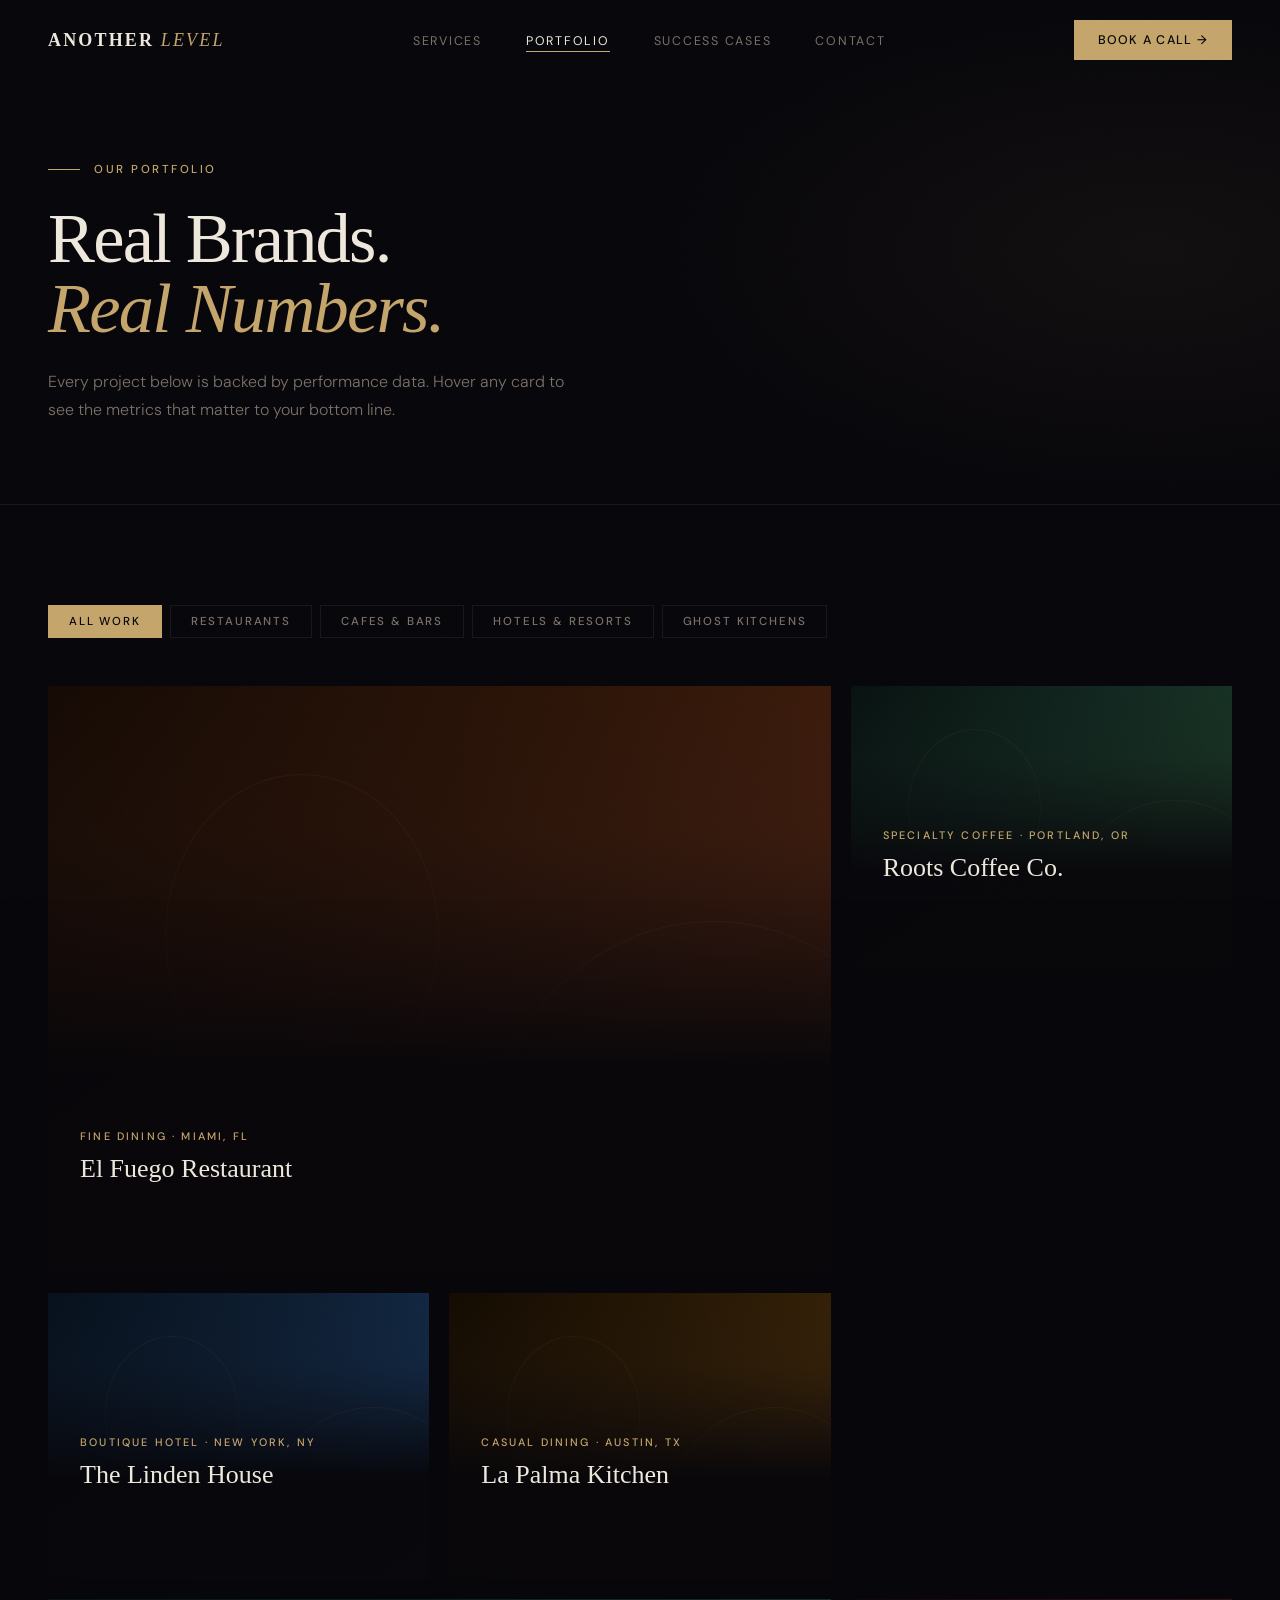
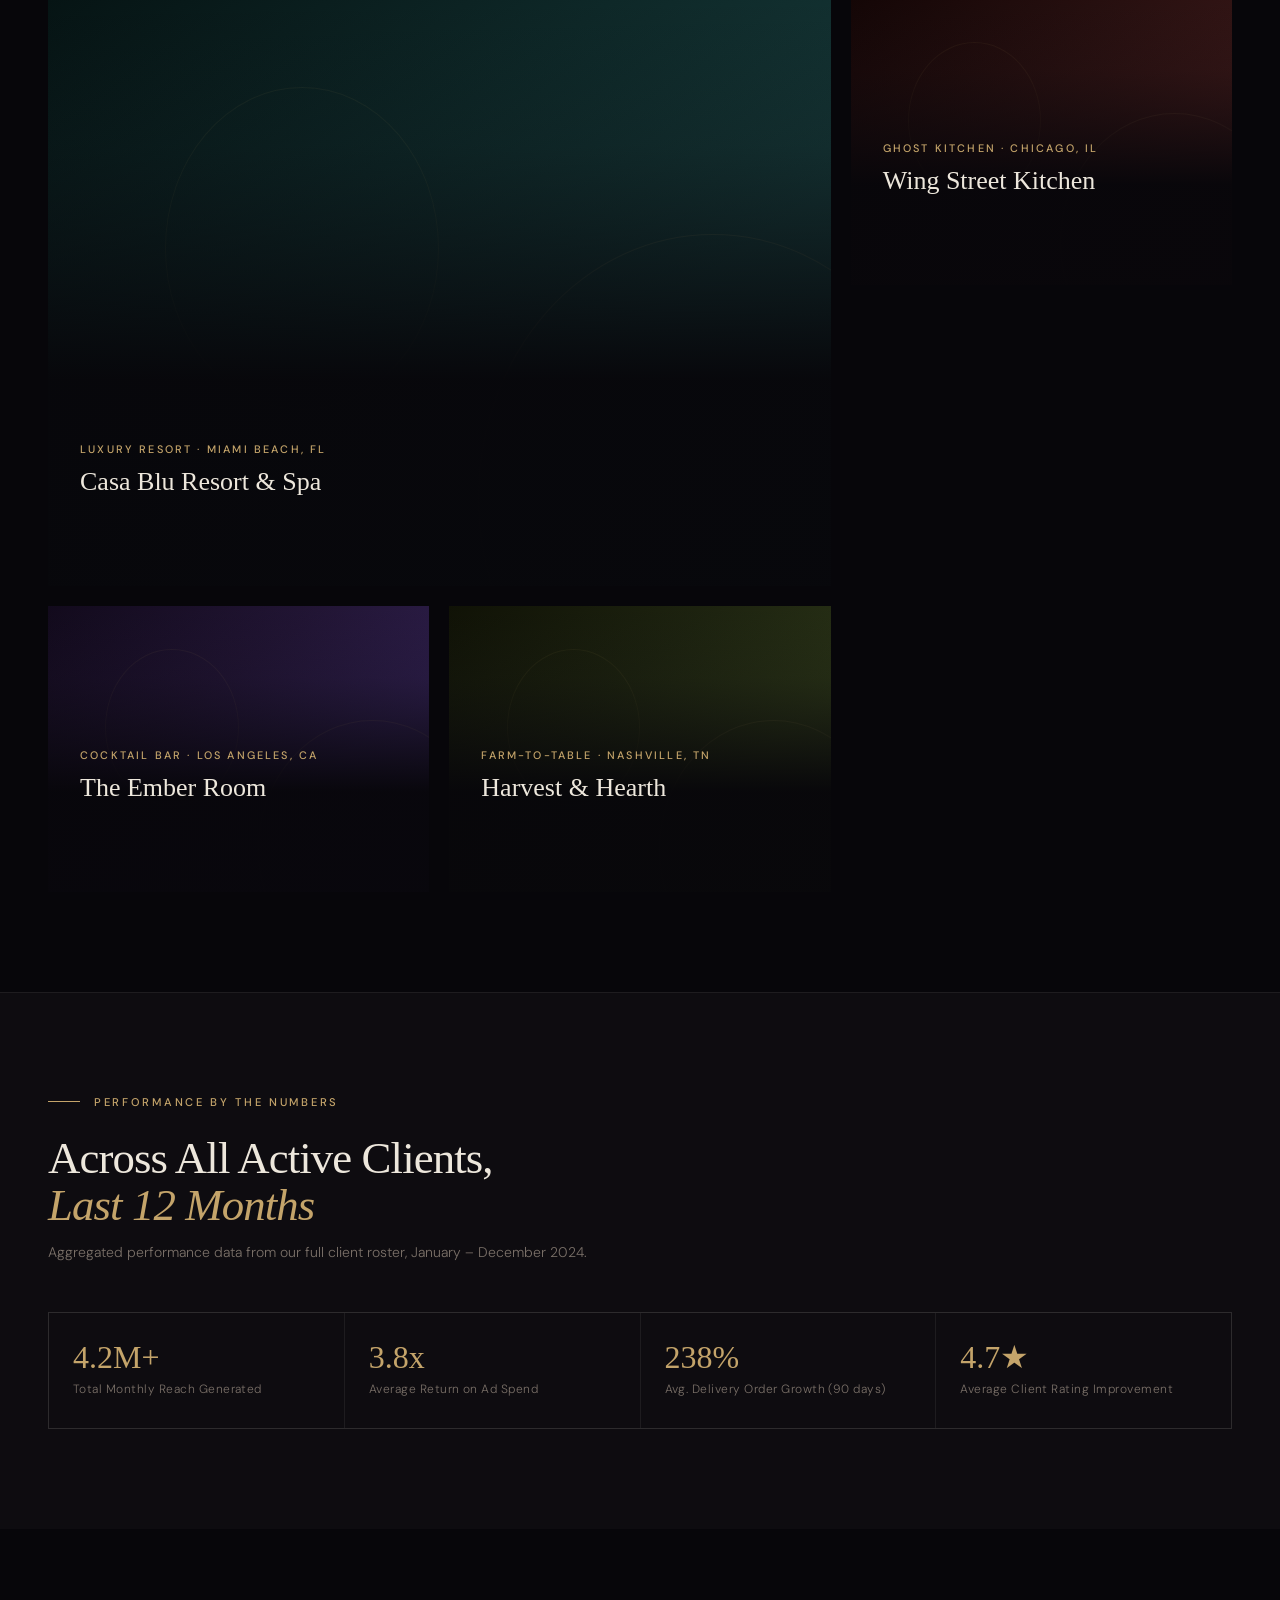
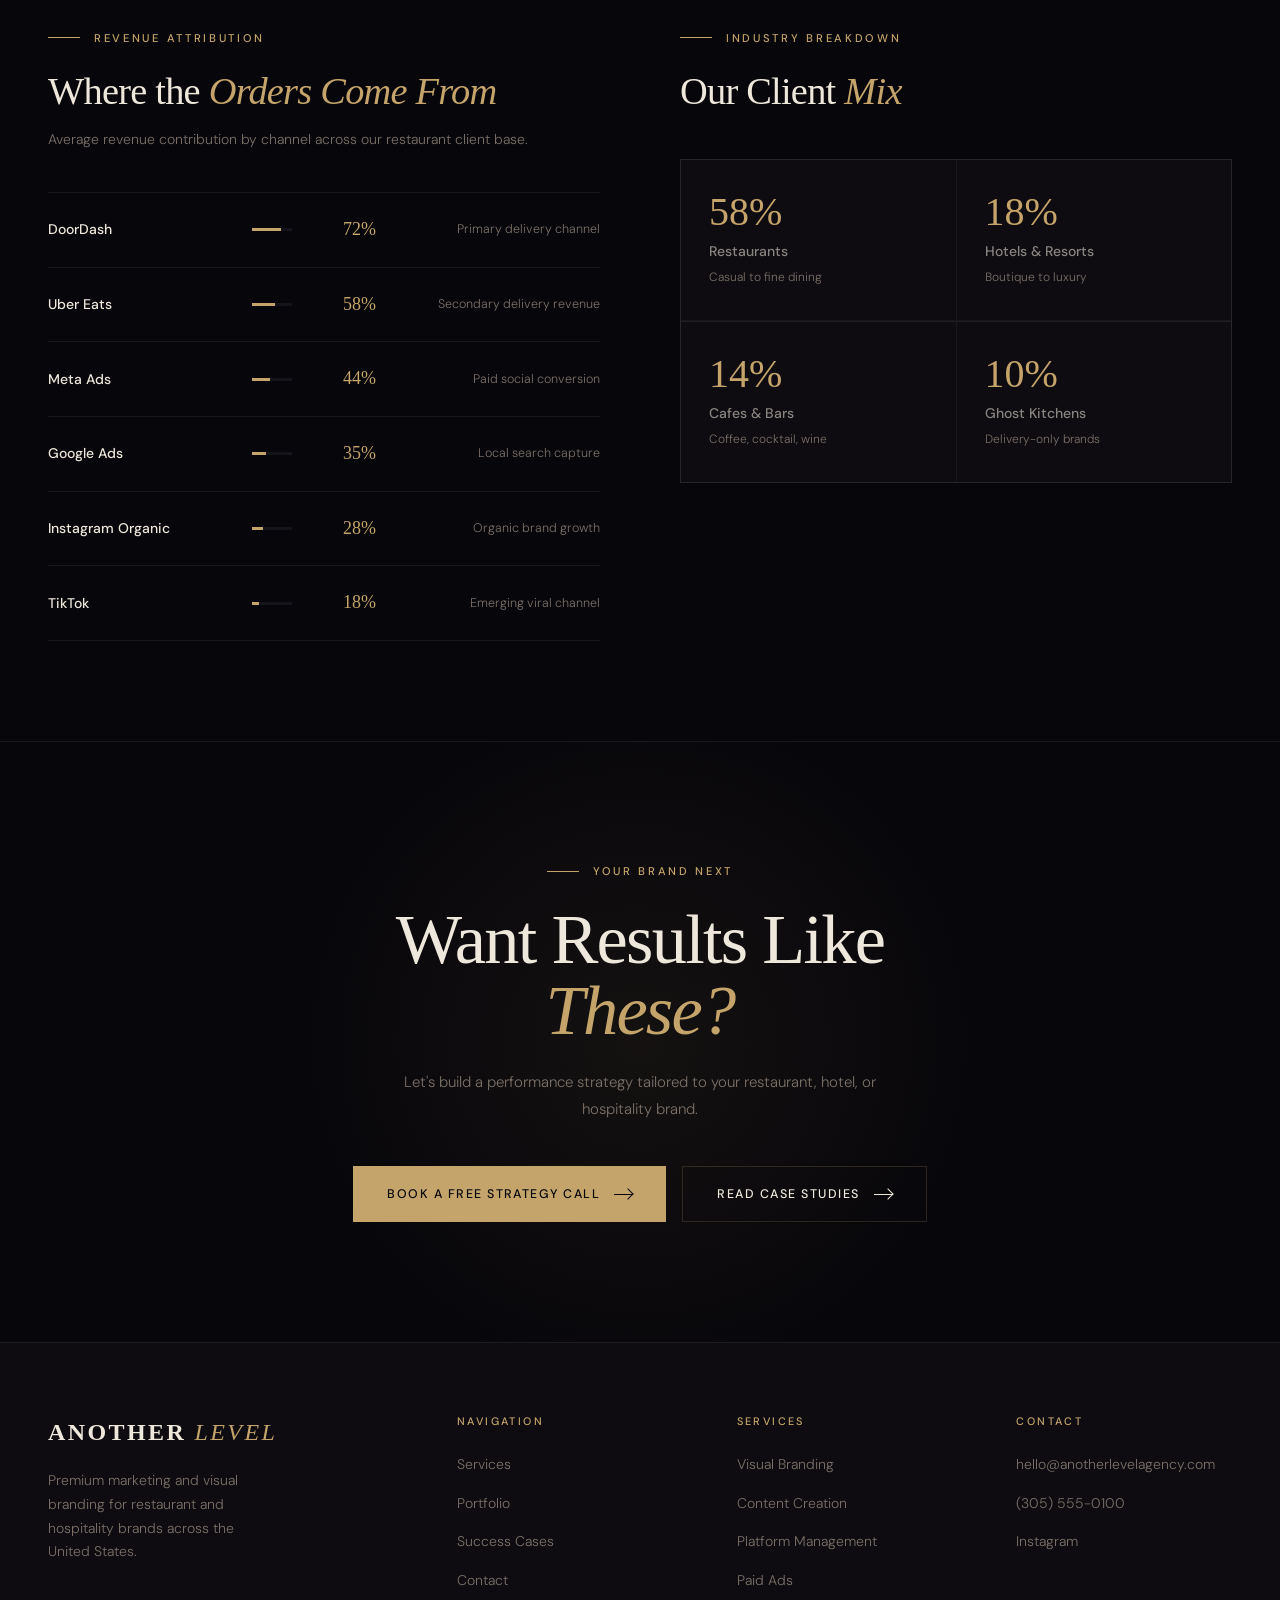
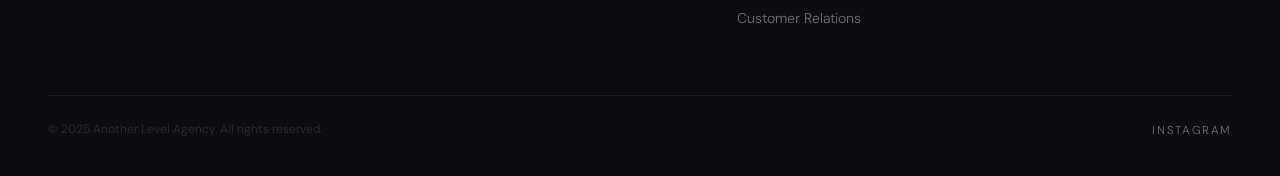
==== portfolio.html @ 052fc7c1 "feat: Another Level Agency — restaurant & hospitality marketing website Multi-page static site with " ====
<!DOCTYPE html>
<html lang="en">
<head>
  <meta charset="UTF-8" />
  <meta name="viewport" content="width=device-width, initial-scale=1.0" />
  <title>Portfolio — Another Level Agency</title>
  <meta name="description" content="Performance reports and brand work for restaurant and hospitality clients across the United States." />
  <link rel="stylesheet" href="styles.css" />
  <style>
    /* ─── Filter Bar ─── */
    .filter-bar {
      display: flex;
      gap: 0.5rem;
      margin-bottom: 3rem;
      flex-wrap: wrap;
    }
    .filter-btn {
      font-size: 0.72rem;
      font-weight: 500;
      letter-spacing: 0.16em;
      text-transform: uppercase;
      color: var(--muted);
      border: 1px solid var(--border);
      padding: 0.5rem 1.25rem;
      cursor: pointer;
      background: transparent;
      font-family: var(--font-body);
      transition: all 0.3s ease;
    }
    .filter-btn:hover { color: var(--cream); border-color: var(--border-accent); }
    .filter-btn.active {
      background: var(--gold);
      color: var(--bg);
      border-color: var(--gold);
    }

    /* ─── Portfolio Grid ─── */
    .portfolio-grid {
      display: grid;
      grid-template-columns: repeat(3, 1fr);
      gap: 1.25rem;
    }
    .portfolio-grid .portfolio-card--large {
      grid-column: span 2;
    }

    /* Card color palettes */
    .bg-terracotta { background: linear-gradient(145deg, #150A04 0%, #2E1508 35%, #4A2210 65%, #5E2E14 100%); }
    .bg-forest     { background: linear-gradient(145deg, #081210 0%, #122820 35%, #1C3A28 65%, #224030 100%); }
    .bg-navy       { background: linear-gradient(145deg, #07111C 0%, #0F2035 35%, #163050 65%, #1A3860 100%); }
    .bg-amber      { background: linear-gradient(145deg, #140C02 0%, #2A1A06 35%, #40280A 65%, #522E0C 100%); }
    .bg-plum       { background: linear-gradient(145deg, #120A1C 0%, #221535 35%, #302050 65%, #3A2860 100%); }
    .bg-teal       { background: linear-gradient(145deg, #061414 0%, #0E2828 35%, #163838 65%, #1A4040 100%); }
    .bg-burgundy   { background: linear-gradient(145deg, #140606 0%, #281010 35%, #3A1818 65%, #4A2020 100%); }
    .bg-olive      { background: linear-gradient(145deg, #101206 0%, #1E2410 35%, #2C3618 65%, #344020 100%); }

    /* Decorative shape on cards */
    .portfolio-card__bg::before {
      content: '';
      position: absolute;
      bottom: -30%;
      right: -15%;
      width: 60%;
      height: 90%;
      border-radius: 50%;
      border: 1px solid rgba(196,164,106,0.12);
      pointer-events: none;
    }
    .portfolio-card__bg::after {
      content: '';
      position: absolute;
      top: 15%;
      left: 15%;
      width: 35%;
      height: 55%;
      border-radius: 50%;
      border: 1px solid rgba(196,164,106,0.07);
      pointer-events: none;
    }

    /* ─── Performance Report Strip ─── */
    .report-strip {
      display: grid;
      grid-template-columns: repeat(4, 1fr);
      gap: 1px;
      background: var(--border);
      border: 1px solid var(--border);
      margin-top: 1.25rem;
    }
    .report-cell {
      background: var(--surface);
      padding: 1.75rem 1.5rem;
      transition: background 0.3s ease;
    }
    .report-cell:hover { background: var(--elevated); }
    .report-cell__val {
      font-family: var(--font-display);
      font-size: 2rem;
      font-weight: 500;
      color: var(--gold);
      line-height: 1;
      margin-bottom: 0.4rem;
    }
    .report-cell__label {
      font-size: 0.75rem;
      color: var(--muted);
      letter-spacing: 0.04em;
    }

    /* ─── Platform Breakdown ─── */
    .platform-row {
      display: flex;
      align-items: center;
      padding: 1.375rem 0;
      border-bottom: 1px solid var(--border);
      gap: 1.5rem;
    }
    .platform-row:first-child { border-top: 1px solid var(--border); }
    .platform-row__name {
      width: 180px;
      font-size: 0.875rem;
      font-weight: 500;
      flex-shrink: 0;
    }
    .platform-row__bar-wrap {
      flex: 1;
      height: 3px;
      background: var(--elevated);
      position: relative;
    }
    .platform-row__bar {
      position: absolute;
      inset: 0;
      right: auto;
      background: var(--gold);
      transition: width 1.2s var(--ease-expo);
      width: 0;
    }
    .platform-row__bar.animated { width: var(--w); }
    .platform-row__pct {
      font-family: var(--font-display);
      font-size: 1.125rem;
      font-weight: 500;
      color: var(--gold);
      width: 60px;
      text-align: right;
      flex-shrink: 0;
    }
    .platform-row__desc {
      font-size: 0.78rem;
      color: var(--muted);
      width: 200px;
      text-align: right;
      flex-shrink: 0;
    }

    @media (max-width: 1024px) {
      .portfolio-grid { grid-template-columns: 1fr 1fr; }
      .portfolio-grid .portfolio-card--large { grid-column: span 2; }
      .report-strip { grid-template-columns: 1fr 1fr; }
    }
    @media (max-width: 768px) {
      .portfolio-grid { grid-template-columns: 1fr; }
      .portfolio-grid .portfolio-card--large { grid-column: span 1; }
      .report-strip { grid-template-columns: 1fr 1fr; }
      .platform-row__desc { display: none; }
      .platform-row__name { width: 130px; }
    }
    @media (max-width: 480px) {
      .report-strip { grid-template-columns: 1fr; }
    }
  </style>
</head>
<body>

<!-- Nav -->
<nav class="nav">
  <div class="nav__inner">
    <a href="index.html" class="nav__logo">Another <em>Level</em></a>
    <ul class="nav__links">
      <li><a href="services.html">Services</a></li>
      <li><a href="portfolio.html" class="active">Portfolio</a></li>
      <li><a href="success-cases.html">Success Cases</a></li>
      <li><a href="contact.html">Contact</a></li>
    </ul>
    <a href="contact.html" class="nav__cta">Book a Call →</a>
    <button class="nav__toggle" aria-label="Menu"><span></span><span></span><span></span></button>
  </div>
</nav>
<div class="mobile-nav">
  <a href="index.html">Home</a>
  <a href="services.html">Services</a>
  <a href="portfolio.html">Portfolio</a>
  <a href="success-cases.html">Success Cases</a>
  <a href="contact.html">Contact</a>
  <a href="contact.html" class="mobile-nav__cta btn">Book a Call</a>
</div>

<!-- Page Header -->
<header class="page-header">
  <div class="container">
    <p class="page-header__eyebrow">Our Portfolio</p>
    <h1 class="page-header__title">
      Real Brands.<br>
      <em>Real Numbers.</em>
    </h1>
    <p class="page-header__sub">Every project below is backed by performance data. Hover any card to see the metrics that matter to your bottom line.</p>
  </div>
</header>

<!-- Filter + Grid -->
<section class="section">
  <div class="container">
    <div class="filter-bar reveal">
      <button class="filter-btn active" data-filter="all">All Work</button>
      <button class="filter-btn" data-filter="restaurant">Restaurants</button>
      <button class="filter-btn" data-filter="cafe">Cafes &amp; Bars</button>
      <button class="filter-btn" data-filter="hotel">Hotels &amp; Resorts</button>
      <button class="filter-btn" data-filter="ghost">Ghost Kitchens</button>
    </div>

    <div class="portfolio-grid">
      <!-- Card 1 — Large -->
      <div class="portfolio-card portfolio-card--large reveal" data-category="restaurant">
        <div class="portfolio-card__bg bg-terracotta"></div>
        <div class="portfolio-card__overlay"></div>
        <div class="portfolio-card__content">
          <div class="portfolio-card__tag">Fine Dining · Miami, FL</div>
          <div class="portfolio-card__title">El Fuego Restaurant</div>
          <div class="portfolio-card__metrics">
            <div><div class="pm__val">4.1x</div><div class="pm__lbl">ROAS</div></div>
            <div><div class="pm__val">+218%</div><div class="pm__lbl">Delivery Orders</div></div>
            <div><div class="pm__val">62K</div><div class="pm__lbl">New Followers</div></div>
          </div>
        </div>
      </div>

      <!-- Card 2 -->
      <div class="portfolio-card reveal" data-category="cafe">
        <div class="portfolio-card__bg bg-forest"></div>
        <div class="portfolio-card__overlay"></div>
        <div class="portfolio-card__content">
          <div class="portfolio-card__tag">Specialty Coffee · Portland, OR</div>
          <div class="portfolio-card__title">Roots Coffee Co.</div>
          <div class="portfolio-card__metrics">
            <div><div class="pm__val">+340%</div><div class="pm__lbl">Instagram Growth</div></div>
            <div><div class="pm__val">2.8x</div><div class="pm__lbl">Foot Traffic</div></div>
          </div>
        </div>
      </div>

      <!-- Card 3 -->
      <div class="portfolio-card reveal" data-category="hotel">
        <div class="portfolio-card__bg bg-navy"></div>
        <div class="portfolio-card__overlay"></div>
        <div class="portfolio-card__content">
          <div class="portfolio-card__tag">Boutique Hotel · New York, NY</div>
          <div class="portfolio-card__title">The Linden House</div>
          <div class="portfolio-card__metrics">
            <div><div class="pm__val">+180%</div><div class="pm__lbl">Direct Bookings</div></div>
            <div><div class="pm__val">4.8★</div><div class="pm__lbl">Avg. Rating</div></div>
          </div>
        </div>
      </div>

      <!-- Card 4 -->
      <div class="portfolio-card reveal" data-category="restaurant">
        <div class="portfolio-card__bg bg-amber"></div>
        <div class="portfolio-card__overlay"></div>
        <div class="portfolio-card__content">
          <div class="portfolio-card__tag">Casual Dining · Austin, TX</div>
          <div class="portfolio-card__title">La Palma Kitchen</div>
          <div class="portfolio-card__metrics">
            <div><div class="pm__val">3.6x</div><div class="pm__lbl">ROAS</div></div>
            <div><div class="pm__val">+89K</div><div class="pm__lbl">Monthly Reach</div></div>
          </div>
        </div>
      </div>

      <!-- Card 5 — Large -->
      <div class="portfolio-card portfolio-card--large reveal" data-category="hotel">
        <div class="portfolio-card__bg bg-teal"></div>
        <div class="portfolio-card__overlay"></div>
        <div class="portfolio-card__content">
          <div class="portfolio-card__tag">Luxury Resort · Miami Beach, FL</div>
          <div class="portfolio-card__title">Casa Blu Resort &amp; Spa</div>
          <div class="portfolio-card__metrics">
            <div><div class="pm__val">+192%</div><div class="pm__lbl">Instagram Bookings</div></div>
            <div><div class="pm__val">5.2x</div><div class="pm__lbl">Ad ROAS</div></div>
            <div><div class="pm__val">128K</div><div class="pm__lbl">Followers Gained</div></div>
          </div>
        </div>
      </div>

      <!-- Card 6 -->
      <div class="portfolio-card reveal" data-category="ghost">
        <div class="portfolio-card__bg bg-burgundy"></div>
        <div class="portfolio-card__overlay"></div>
        <div class="portfolio-card__content">
          <div class="portfolio-card__tag">Ghost Kitchen · Chicago, IL</div>
          <div class="portfolio-card__title">Wing Street Kitchen</div>
          <div class="portfolio-card__metrics">
            <div><div class="pm__val">#1</div><div class="pm__lbl">DoorDash Ranking</div></div>
            <div><div class="pm__val">+310%</div><div class="pm__lbl">Weekly Orders</div></div>
          </div>
        </div>
      </div>

      <!-- Card 7 -->
      <div class="portfolio-card reveal" data-category="cafe">
        <div class="portfolio-card__bg bg-plum"></div>
        <div class="portfolio-card__overlay"></div>
        <div class="portfolio-card__content">
          <div class="portfolio-card__tag">Cocktail Bar · Los Angeles, CA</div>
          <div class="portfolio-card__title">The Ember Room</div>
          <div class="portfolio-card__metrics">
            <div><div class="pm__val">+156%</div><div class="pm__lbl">Event Revenue</div></div>
            <div><div class="pm__val">44K</div><div class="pm__lbl">New Followers</div></div>
          </div>
        </div>
      </div>

      <!-- Card 8 -->
      <div class="portfolio-card reveal" data-category="restaurant">
        <div class="portfolio-card__bg bg-olive"></div>
        <div class="portfolio-card__overlay"></div>
        <div class="portfolio-card__content">
          <div class="portfolio-card__tag">Farm-to-Table · Nashville, TN</div>
          <div class="portfolio-card__title">Harvest &amp; Hearth</div>
          <div class="portfolio-card__metrics">
            <div><div class="pm__val">3.2x</div><div class="pm__lbl">ROAS</div></div>
            <div><div class="pm__val">+74%</div><div class="pm__lbl">Catering Leads</div></div>
          </div>
        </div>
      </div>
    </div>
  </div>
</section>

<!-- Aggregate Performance -->
<section class="section" style="background:var(--surface); border-top:1px solid var(--border);">
  <div class="container">
    <p class="section-label reveal">Performance by the Numbers</p>
    <h2 class="reveal" style="font-family:var(--font-display); font-size:clamp(2rem,3.5vw,3.5rem); font-weight:400; line-height:1.05; letter-spacing:-0.02em; margin-bottom:0.75rem;">
      Across All Active Clients,<br>
      <em style="font-style:italic; color:var(--gold);">Last 12 Months</em>
    </h2>
    <p class="reveal" style="font-size:0.875rem; color:var(--muted); margin-bottom:3rem;">Aggregated performance data from our full client roster, January – December 2024.</p>

    <div class="report-strip reveal">
      <div class="report-cell">
        <div class="report-cell__val" data-counter data-target="4.2" data-suffix="M+" data-decimals="1">4.2M+</div>
        <div class="report-cell__label">Total Monthly Reach Generated</div>
      </div>
      <div class="report-cell">
        <div class="report-cell__val" data-counter data-target="3.8" data-suffix="x" data-decimals="1">3.8x</div>
        <div class="report-cell__label">Average Return on Ad Spend</div>
      </div>
      <div class="report-cell">
        <div class="report-cell__val" data-counter data-target="238" data-suffix="%">238%</div>
        <div class="report-cell__label">Avg. Delivery Order Growth (90 days)</div>
      </div>
      <div class="report-cell">
        <div class="report-cell__val" data-counter data-target="4.7" data-suffix="★" data-decimals="1">4.7★</div>
        <div class="report-cell__label">Average Client Rating Improvement</div>
      </div>
    </div>
  </div>
</section>

<!-- Revenue by Platform -->
<section class="section">
  <div class="container">
    <div style="display:grid; grid-template-columns:1fr 1fr; gap:5rem; align-items:start;">
      <div>
        <p class="section-label reveal">Revenue Attribution</p>
        <h2 class="reveal" style="font-family:var(--font-display); font-size:clamp(1.75rem,3vw,3rem); font-weight:400; line-height:1.05; letter-spacing:-0.02em; margin-bottom:1rem;">
          Where the <em style="font-style:italic; color:var(--gold);">Orders Come From</em>
        </h2>
        <p class="reveal" style="font-size:0.875rem; color:var(--muted); line-height:1.75; margin-bottom:2.5rem;">Average revenue contribution by channel across our restaurant client base.</p>

        <div class="reveal" id="platform-bars">
          <div class="platform-row" data-w="72%">
            <div class="platform-row__name">DoorDash</div>
            <div class="platform-row__bar-wrap"><div class="platform-row__bar" style="--w:72%"></div></div>
            <div class="platform-row__pct">72%</div>
            <div class="platform-row__desc">Primary delivery channel</div>
          </div>
          <div class="platform-row" data-w="58%">
            <div class="platform-row__name">Uber Eats</div>
            <div class="platform-row__bar-wrap"><div class="platform-row__bar" style="--w:58%"></div></div>
            <div class="platform-row__pct">58%</div>
            <div class="platform-row__desc">Secondary delivery revenue</div>
          </div>
          <div class="platform-row" data-w="44%">
            <div class="platform-row__name">Meta Ads</div>
            <div class="platform-row__bar-wrap"><div class="platform-row__bar" style="--w:44%"></div></div>
            <div class="platform-row__pct">44%</div>
            <div class="platform-row__desc">Paid social conversion</div>
          </div>
          <div class="platform-row" data-w="35%">
            <div class="platform-row__name">Google Ads</div>
            <div class="platform-row__bar-wrap"><div class="platform-row__bar" style="--w:35%"></div></div>
            <div class="platform-row__pct">35%</div>
            <div class="platform-row__desc">Local search capture</div>
          </div>
          <div class="platform-row" data-w="28%">
            <div class="platform-row__name">Instagram Organic</div>
            <div class="platform-row__bar-wrap"><div class="platform-row__bar" style="--w:28%"></div></div>
            <div class="platform-row__pct">28%</div>
            <div class="platform-row__desc">Organic brand growth</div>
          </div>
          <div class="platform-row" data-w="18%">
            <div class="platform-row__name">TikTok</div>
            <div class="platform-row__bar-wrap"><div class="platform-row__bar" style="--w:18%"></div></div>
            <div class="platform-row__pct">18%</div>
            <div class="platform-row__desc">Emerging viral channel</div>
          </div>
        </div>
      </div>

      <div>
        <p class="section-label reveal">Industry Breakdown</p>
        <h2 class="reveal" style="font-family:var(--font-display); font-size:clamp(1.75rem,3vw,3rem); font-weight:400; line-height:1.05; letter-spacing:-0.02em; margin-bottom:3rem;">
          Our Client <em style="font-style:italic; color:var(--gold);">Mix</em>
        </h2>
        <div class="reveal">
          <div style="display:grid; grid-template-columns:1fr 1fr; gap:1px; background:var(--border); border:1px solid var(--border);">
            <div style="background:var(--surface); padding:2rem 1.75rem;">
              <div style="font-family:var(--font-display); font-size:2.5rem; font-weight:500; color:var(--gold); line-height:1; margin-bottom:0.5rem;" data-counter data-target="58" data-suffix="%">58%</div>
              <div style="font-size:0.875rem; color:var(--cream-dim); font-weight:500; margin-bottom:0.3rem;">Restaurants</div>
              <div style="font-size:0.75rem; color:var(--muted);">Casual to fine dining</div>
            </div>
            <div style="background:var(--surface); padding:2rem 1.75rem;">
              <div style="font-family:var(--font-display); font-size:2.5rem; font-weight:500; color:var(--gold); line-height:1; margin-bottom:0.5rem;" data-counter data-target="18" data-suffix="%">18%</div>
              <div style="font-size:0.875rem; color:var(--cream-dim); font-weight:500; margin-bottom:0.3rem;">Hotels &amp; Resorts</div>
              <div style="font-size:0.75rem; color:var(--muted);">Boutique to luxury</div>
            </div>
            <div style="background:var(--surface); padding:2rem 1.75rem; border-top:1px solid var(--border);">
              <div style="font-family:var(--font-display); font-size:2.5rem; font-weight:500; color:var(--gold); line-height:1; margin-bottom:0.5rem;" data-counter data-target="14" data-suffix="%">14%</div>
              <div style="font-size:0.875rem; color:var(--cream-dim); font-weight:500; margin-bottom:0.3rem;">Cafes &amp; Bars</div>
              <div style="font-size:0.75rem; color:var(--muted);">Coffee, cocktail, wine</div>
            </div>
            <div style="background:var(--surface); padding:2rem 1.75rem; border-top:1px solid var(--border);">
              <div style="font-family:var(--font-display); font-size:2.5rem; font-weight:500; color:var(--gold); line-height:1; margin-bottom:0.5rem;" data-counter data-target="10" data-suffix="%">10%</div>
              <div style="font-size:0.875rem; color:var(--cream-dim); font-weight:500; margin-bottom:0.3rem;">Ghost Kitchens</div>
              <div style="font-size:0.75rem; color:var(--muted);">Delivery-only brands</div>
            </div>
          </div>
        </div>
      </div>
    </div>
  </div>
</section>

<!-- CTA -->
<section class="cta-section" style="border-top:1px solid var(--border);">
  <div class="container">
    <p class="section-label reveal" style="justify-content:center;">Your Brand Next</p>
    <h2 class="cta-section__title reveal">Want Results Like<br><em>These?</em></h2>
    <p class="cta-section__sub reveal">Let's build a performance strategy tailored to your restaurant, hotel, or hospitality brand.</p>
    <div class="cta-section__btns reveal">
      <a href="contact.html" class="btn btn--primary">Book a Free Strategy Call <span class="btn__arrow"></span></a>
      <a href="success-cases.html" class="btn btn--outline">Read Case Studies <span class="btn__arrow"></span></a>
    </div>
  </div>
</section>

<!-- Footer -->
<footer class="footer">
  <div class="container">
    <div class="footer__inner">
      <div>
        <div class="footer__brand">Another <em>Level</em></div>
        <p class="footer__tagline">Premium marketing and visual branding for restaurant and hospitality brands across the United States.</p>
      </div>
      <div>
        <div class="footer__col-title">Navigation</div>
        <ul class="footer__links">
          <li><a href="services.html">Services</a></li>
          <li><a href="portfolio.html">Portfolio</a></li>
          <li><a href="success-cases.html">Success Cases</a></li>
          <li><a href="contact.html">Contact</a></li>
        </ul>
      </div>
      <div>
        <div class="footer__col-title">Services</div>
        <ul class="footer__links">
          <li><a href="services.html">Visual Branding</a></li>
          <li><a href="services.html">Content Creation</a></li>
          <li><a href="services.html">Platform Management</a></li>
          <li><a href="services.html">Paid Ads</a></li>
          <li><a href="services.html">Customer Relations</a></li>
        </ul>
      </div>
      <div>
        <div class="footer__col-title">Contact</div>
        <ul class="footer__links">
          <li><a href="mailto:hello@anotherlevelagency.com">hello@anotherlevelagency.com</a></li>
          <li><a href="tel:+13055550100">(305) 555-0100</a></li>
          <li><a href="https://instagram.com/anotherlevelagency" target="_blank" rel="noopener">Instagram</a></li>
        </ul>
      </div>
    </div>
    <div class="footer__bottom">
      <span class="footer__copy">© 2025 Another Level Agency. All rights reserved.</span>
      <div class="footer__social"><a href="https://instagram.com/anotherlevelagency" target="_blank" rel="noopener">Instagram</a></div>
    </div>
  </div>
</footer>

<script src="main.js"></script>
<script>
  // Animate bar chart on scroll
  const barObserver = new IntersectionObserver((entries) => {
    entries.forEach(entry => {
      if (entry.isIntersecting) {
        entry.target.querySelectorAll('.platform-row__bar').forEach((bar, i) => {
          setTimeout(() => bar.classList.add('animated'), i * 120);
        });
        barObserver.unobserve(entry.target);
      }
    });
  }, { threshold: 0.3 });
  const barsSection = document.getElementById('platform-bars');
  if (barsSection) barObserver.observe(barsSection);
</script>
</body>
</html>
---- styles.css ----
/* ================================================
   ANOTHER LEVEL AGENCY — Shared Stylesheet
   ================================================ */

@import url('https://fonts.googleapis.com/css2?family=Cormorant+Garant:ital,wght@0,300;0,400;0,500;0,600;0,700;1,300;1,400;1,500;1,600&family=DM+Sans:ital,opsz,wght@0,9..40,300;0,9..40,400;0,9..40,500;0,9..40,600;1,9..40,300&display=swap');

/* --- Variables --- */
:root {
  --bg:        #07060A;
  --surface:   #0E0C10;
  --elevated:  #15131A;
  --hover:     #1C1A22;

  --gold:        #C4A46A;
  --gold-bright: #D4B47A;
  --gold-dim:    rgba(196, 164, 106, 0.10);
  --gold-border: rgba(196, 164, 106, 0.22);

  --cream:       #EDE7DC;
  --cream-dim:   rgba(237, 231, 220, 0.55);
  --muted:       #7A7068;
  --faint:       #332E2A;

  --border:        rgba(237, 231, 220, 0.07);
  --border-accent: rgba(196, 164, 106, 0.18);

  --nav-height: 80px;

  --font-display: 'Cormorant Garant', Georgia, serif;
  --font-body:    'DM Sans', system-ui, sans-serif;

  --ease-expo: cubic-bezier(0.16, 1, 0.3, 1);
}

/* --- Reset --- */
*, *::before, *::after { box-sizing: border-box; margin: 0; padding: 0; }
html { font-size: 16px; scroll-behavior: smooth; -webkit-font-smoothing: antialiased; }

body {
  background: var(--bg);
  color: var(--cream);
  font-family: var(--font-body);
  font-weight: 300;
  line-height: 1.65;
  overflow-x: hidden;
  opacity: 0;
  transition: opacity 0.5s ease;
}
body.loaded { opacity: 1; }

/* Grain */
body::after {
  content: '';
  position: fixed;
  inset: 0;
  background-image: url("data:image/svg+xml,%3Csvg xmlns='http://www.w3.org/2000/svg' width='300' height='300'%3E%3Cfilter id='n'%3E%3CfeTurbulence type='fractalNoise' baseFrequency='0.8' numOctaves='4' stitchTiles='stitch'/%3E%3C/filter%3E%3Crect width='300' height='300' filter='url(%23n)' opacity='0.06'/%3E%3C/svg%3E");
  pointer-events: none;
  z-index: 9999;
  mix-blend-mode: overlay;
  opacity: 0.55;
}

img { max-width: 100%; display: block; }
a { color: inherit; text-decoration: none; }
button { cursor: pointer; border: none; background: none; font-family: var(--font-body); }
ul { list-style: none; }

/* --- Layout --- */
.container { max-width: 1320px; margin: 0 auto; padding: 0 48px; }
.container--narrow { max-width: 860px; margin: 0 auto; padding: 0 48px; }
.section { padding: 100px 0; }
.section--sm { padding: 60px 0; }
.section--lg { padding: 140px 0; }

/* --- Navigation --- */
.nav {
  position: fixed;
  top: 0; left: 0; right: 0;
  height: var(--nav-height);
  z-index: 200;
  transition: background 0.5s ease, border-color 0.5s ease;
}
.nav.scrolled {
  background: rgba(7, 6, 10, 0.90);
  backdrop-filter: blur(20px) saturate(1.4);
  border-bottom: 1px solid var(--border);
}
.nav__inner {
  height: 100%;
  max-width: 1320px;
  margin: 0 auto;
  padding: 0 48px;
  display: flex;
  align-items: center;
  justify-content: space-between;
}
.nav__logo {
  font-family: var(--font-display);
  font-size: 1.125rem;
  font-weight: 600;
  letter-spacing: 0.12em;
  text-transform: uppercase;
  color: var(--cream);
  line-height: 1;
}
.nav__logo em { font-style: italic; color: var(--gold); font-weight: 300; }
.nav__links {
  display: flex;
  align-items: center;
  gap: 2.75rem;
}
.nav__links a {
  font-size: 0.78rem;
  font-weight: 400;
  letter-spacing: 0.14em;
  text-transform: uppercase;
  color: var(--muted);
  transition: color 0.3s ease;
  position: relative;
}
.nav__links a::after {
  content: '';
  position: absolute;
  bottom: -3px; left: 0;
  width: 0; height: 1px;
  background: var(--gold);
  transition: width 0.35s var(--ease-expo);
}
.nav__links a:hover,
.nav__links a.active { color: var(--cream); }
.nav__links a:hover::after,
.nav__links a.active::after { width: 100%; }

.nav__cta {
  display: inline-flex;
  align-items: center;
  gap: 0.625rem;
  font-size: 0.78rem;
  font-weight: 500;
  letter-spacing: 0.1em;
  text-transform: uppercase;
  color: var(--bg);
  background: var(--gold);
  padding: 0.6rem 1.5rem;
  transition: background 0.3s ease, transform 0.25s ease;
}
.nav__cta:hover { background: var(--gold-bright); transform: translateY(-1px); }

.nav__toggle {
  display: none;
  flex-direction: column;
  gap: 5px;
  padding: 6px;
  cursor: pointer;
}
.nav__toggle span {
  display: block;
  width: 22px;
  height: 1px;
  background: var(--cream);
  transition: all 0.35s ease;
}

/* Mobile Nav */
.mobile-nav {
  position: fixed;
  inset: 0;
  background: var(--bg);
  z-index: 199;
  display: flex;
  flex-direction: column;
  justify-content: center;
  align-items: flex-start;
  padding: 0 48px;
  gap: 1.75rem;
  opacity: 0;
  pointer-events: none;
  transition: opacity 0.4s ease;
}
.mobile-nav.open { opacity: 1; pointer-events: all; }
.mobile-nav a {
  font-family: var(--font-display);
  font-size: clamp(2rem, 6vw, 3.5rem);
  font-weight: 400;
  color: var(--cream);
  letter-spacing: -0.01em;
  transition: color 0.3s ease;
  line-height: 1.1;
}
.mobile-nav a:hover { color: var(--gold); }
.mobile-nav__cta {
  margin-top: 1rem;
  font-family: var(--font-body) !important;
  font-size: 0.78rem !important;
  letter-spacing: 0.14em !important;
  text-transform: uppercase;
  color: var(--bg) !important;
  background: var(--gold);
  padding: 0.875rem 2rem;
}

/* --- Page Header (inner pages) --- */
.page-header {
  padding: calc(var(--nav-height) + 80px) 0 80px;
  border-bottom: 1px solid var(--border);
  position: relative;
  overflow: hidden;
}
.page-header::before {
  content: '';
  position: absolute;
  top: 0; right: 0;
  width: 50%;
  height: 100%;
  background: radial-gradient(ellipse at 80% 50%, rgba(196, 164, 106, 0.06) 0%, transparent 70%);
  pointer-events: none;
}
.page-header__eyebrow {
  font-size: 0.72rem;
  font-weight: 500;
  letter-spacing: 0.22em;
  text-transform: uppercase;
  color: var(--gold);
  margin-bottom: 1.5rem;
  display: flex;
  align-items: center;
  gap: 0.875rem;
}
.page-header__eyebrow::before {
  content: '';
  display: block;
  width: 2rem;
  height: 1px;
  background: var(--gold);
}
.page-header__title {
  font-family: var(--font-display);
  font-size: clamp(2.75rem, 5.5vw, 5.5rem);
  font-weight: 400;
  line-height: 1.0;
  letter-spacing: -0.025em;
  max-width: 750px;
  margin-bottom: 1.5rem;
}
.page-header__title em {
  font-style: italic;
  color: var(--gold);
}
.page-header__sub {
  font-size: 1rem;
  color: var(--muted);
  max-width: 520px;
  line-height: 1.75;
}

/* --- Reveal Animations --- */
.reveal {
  opacity: 0;
  transform: translateY(28px);
  transition: opacity 0.9s var(--ease-expo), transform 0.9s var(--ease-expo);
}
.reveal.visible { opacity: 1; transform: translateY(0); }
.reveal-delay-1 { transition-delay: 0.08s; }
.reveal-delay-2 { transition-delay: 0.16s; }
.reveal-delay-3 { transition-delay: 0.24s; }
.reveal-delay-4 { transition-delay: 0.32s; }
.reveal-delay-5 { transition-delay: 0.40s; }

/* --- Buttons --- */
.btn {
  display: inline-flex;
  align-items: center;
  gap: 0.875rem;
  font-family: var(--font-body);
  font-size: 0.78rem;
  font-weight: 500;
  letter-spacing: 0.12em;
  text-transform: uppercase;
  padding: 1.0625rem 2.125rem;
  transition: all 0.35s var(--ease-expo);
  cursor: pointer;
  border: none;
  position: relative;
  overflow: hidden;
}
.btn--primary { background: var(--gold); color: var(--bg); }
.btn--primary:hover { background: var(--gold-bright); transform: translateY(-2px); }
.btn--outline {
  background: transparent;
  color: var(--cream);
  border: 1px solid var(--border-accent);
}
.btn--outline:hover {
  border-color: var(--gold);
  color: var(--gold);
  background: var(--gold-dim);
  transform: translateY(-2px);
}
.btn__arrow {
  width: 18px;
  height: 1px;
  background: currentColor;
  position: relative;
  transition: width 0.35s ease;
  flex-shrink: 0;
}
.btn__arrow::after {
  content: '';
  position: absolute;
  right: 0; top: -3.5px;
  width: 8px; height: 8px;
  border-top: 1px solid currentColor;
  border-right: 1px solid currentColor;
  transform: rotate(45deg);
}
.btn:hover .btn__arrow { width: 28px; }

/* --- Section Labels --- */
.section-label {
  font-size: 0.7rem;
  font-weight: 500;
  letter-spacing: 0.24em;
  text-transform: uppercase;
  color: var(--gold);
  margin-bottom: 1.5rem;
  display: flex;
  align-items: center;
  gap: 0.875rem;
}
.section-label::before {
  content: '';
  display: block;
  width: 2rem;
  height: 1px;
  background: var(--gold);
}

/* --- Marquee --- */
.marquee-wrapper {
  overflow: hidden;
  border-top: 1px solid var(--border);
  border-bottom: 1px solid var(--border);
  padding: 1.125rem 0;
  background: var(--surface);
}
.marquee-track {
  display: flex;
  gap: 2.5rem;
  animation: marquee 22s linear infinite;
  width: max-content;
}
.marquee-item {
  font-size: 0.72rem;
  font-weight: 500;
  letter-spacing: 0.22em;
  text-transform: uppercase;
  color: var(--muted);
  white-space: nowrap;
  display: flex;
  align-items: center;
  gap: 2rem;
}
.marquee-item::after {
  content: '◆';
  color: var(--gold);
  font-size: 0.45rem;
}
@keyframes marquee {
  from { transform: translateX(0); }
  to   { transform: translateX(-50%); }
}

/* --- Stats --- */
.stats-grid {
  display: grid;
  grid-template-columns: repeat(4, 1fr);
  border: 1px solid var(--border);
}
.stat-item {
  padding: 2.75rem 2.25rem;
  border-right: 1px solid var(--border);
  position: relative;
  overflow: hidden;
}
.stat-item:last-child { border-right: none; }
.stat-item::after {
  content: '';
  position: absolute;
  bottom: 0; left: 0;
  width: 0; height: 1px;
  background: var(--gold);
  transition: width 0.7s var(--ease-expo);
}
.stat-item:hover::after { width: 100%; }
.stat-item__number {
  font-family: var(--font-display);
  font-size: clamp(2.25rem, 3.5vw, 3.25rem);
  font-weight: 500;
  color: var(--cream);
  line-height: 1;
  margin-bottom: 0.5rem;
}
.stat-item__number .gold { color: var(--gold); }
.stat-item__label {
  font-size: 0.8rem;
  color: var(--muted);
  letter-spacing: 0.04em;
}

/* --- Service Cards --- */
.service-card {
  padding: 2.75rem 2.5rem;
  border: 1px solid var(--border);
  background: var(--surface);
  position: relative;
  overflow: hidden;
  transition: border-color 0.4s ease, background 0.4s ease;
}
.service-card::before {
  content: '';
  position: absolute;
  top: 0; left: 0; right: 0;
  height: 1px;
  background: linear-gradient(90deg, transparent, var(--gold), transparent);
  transform: scaleX(0);
  transform-origin: left;
  transition: transform 0.6s var(--ease-expo);
}
.service-card:hover { border-color: var(--border-accent); background: var(--elevated); }
.service-card:hover::before { transform: scaleX(1); }
.service-card__num {
  font-family: var(--font-display);
  font-size: 0.8rem;
  color: var(--faint);
  letter-spacing: 0.1em;
  margin-bottom: 1.5rem;
}
.service-card__icon {
  width: 44px; height: 44px;
  color: var(--gold);
  margin-bottom: 1.5rem;
}
.service-card__title {
  font-family: var(--font-display);
  font-size: 1.75rem;
  font-weight: 500;
  line-height: 1.15;
  margin-bottom: 1rem;
  letter-spacing: -0.01em;
}
.service-card__desc {
  font-size: 0.875rem;
  color: var(--muted);
  line-height: 1.75;
  margin-bottom: 1.75rem;
}
.service-card__link {
  font-size: 0.72rem;
  font-weight: 500;
  letter-spacing: 0.16em;
  text-transform: uppercase;
  color: var(--gold);
  display: flex;
  align-items: center;
  gap: 0.625rem;
  transition: gap 0.3s ease;
}
.service-card:hover .service-card__link { gap: 1rem; }

/* --- Portfolio Cards --- */
.portfolio-card {
  position: relative;
  overflow: hidden;
  cursor: pointer;
  aspect-ratio: 4/3;
}
.portfolio-card__bg {
  position: absolute;
  inset: 0;
  transition: transform 0.7s var(--ease-expo);
}
.portfolio-card:hover .portfolio-card__bg { transform: scale(1.04); }
.portfolio-card__overlay {
  position: absolute;
  inset: 0;
  background: linear-gradient(to top, rgba(7,6,10,0.97) 35%, rgba(7,6,10,0.2) 75%, transparent 100%);
  transition: opacity 0.4s ease;
}
.portfolio-card__content {
  position: absolute;
  bottom: 0; left: 0; right: 0;
  padding: 2rem 2rem 1.75rem;
}
.portfolio-card__tag {
  font-size: 0.68rem;
  font-weight: 500;
  letter-spacing: 0.2em;
  text-transform: uppercase;
  color: var(--gold);
  margin-bottom: 0.5rem;
}
.portfolio-card__title {
  font-family: var(--font-display);
  font-size: 1.625rem;
  font-weight: 500;
  line-height: 1.15;
  margin-bottom: 1.125rem;
}
.portfolio-card__metrics {
  display: flex;
  gap: 1.75rem;
  transform: translateY(6px);
  opacity: 0;
  transition: all 0.45s var(--ease-expo);
}
.portfolio-card:hover .portfolio-card__metrics { opacity: 1; transform: translateY(0); }
.pm__val {
  font-family: var(--font-display);
  font-size: 1.375rem;
  font-weight: 500;
  color: var(--gold);
  line-height: 1;
}
.pm__lbl {
  font-size: 0.68rem;
  color: var(--muted);
  letter-spacing: 0.08em;
  margin-top: 0.2rem;
}

/* --- Testimonials --- */
.testimonial-card {
  padding: 2.5rem;
  border: 1px solid var(--border);
  background: var(--surface);
  position: relative;
}
.testimonial-card::before {
  content: '"';
  font-family: var(--font-display);
  font-size: 5rem;
  color: var(--gold);
  opacity: 0.2;
  position: absolute;
  top: 1rem; left: 1.75rem;
  line-height: 1;
  pointer-events: none;
}
.testimonial-card__body {
  font-family: var(--font-display);
  font-size: 1.2rem;
  font-style: italic;
  font-weight: 300;
  line-height: 1.6;
  color: var(--cream);
  margin-bottom: 1.75rem;
  position: relative;
}
.testimonial-card__author { font-size: 0.875rem; font-weight: 500; color: var(--cream-dim); }
.testimonial-card__role {
  font-size: 0.75rem;
  color: var(--gold);
  margin-top: 0.3rem;
  letter-spacing: 0.06em;
}

/* --- CTA Section --- */
.cta-section {
  padding: 120px 0;
  text-align: center;
  position: relative;
  overflow: hidden;
}
.cta-section::before {
  content: '';
  position: absolute;
  top: 50%; left: 50%;
  transform: translate(-50%, -50%);
  width: 700px; height: 700px;
  background: radial-gradient(ellipse, rgba(196, 164, 106, 0.07) 0%, transparent 70%);
  pointer-events: none;
}
.cta-section__title {
  font-family: var(--font-display);
  font-size: clamp(2.5rem, 5.5vw, 5.5rem);
  font-weight: 400;
  line-height: 1.0;
  letter-spacing: -0.025em;
  margin-bottom: 1.5rem;
}
.cta-section__title em { font-style: italic; color: var(--gold); }
.cta-section__sub {
  font-size: 0.9375rem;
  color: var(--muted);
  max-width: 480px;
  margin: 0 auto 2.75rem;
  line-height: 1.75;
}
.cta-section__btns { display: flex; justify-content: center; gap: 1rem; flex-wrap: wrap; }

/* --- Process Steps --- */
.process-step {
  display: grid;
  grid-template-columns: 80px 1fr;
  gap: 2rem;
  padding: 2.5rem 0;
  border-bottom: 1px solid var(--border);
  align-items: start;
}
.process-step:first-child { border-top: 1px solid var(--border); }
.process-step__num {
  font-family: var(--font-display);
  font-size: 3rem;
  font-weight: 300;
  color: var(--faint);
  line-height: 1;
  transition: color 0.4s ease;
}
.process-step:hover .process-step__num { color: var(--gold); }
.process-step__title {
  font-family: var(--font-display);
  font-size: 1.75rem;
  font-weight: 500;
  margin-bottom: 0.75rem;
  line-height: 1.15;
}
.process-step__desc { font-size: 0.875rem; color: var(--muted); line-height: 1.75; }

/* --- Footer --- */
.footer {
  background: var(--surface);
  border-top: 1px solid var(--border);
  padding: 70px 0 36px;
}
.footer__inner {
  display: grid;
  grid-template-columns: 1.6fr 1fr 1fr 1fr;
  gap: 4rem;
  margin-bottom: 4rem;
}
.footer__brand { font-family: var(--font-display); font-size: 1.5rem; font-weight: 600; letter-spacing: 0.1em; text-transform: uppercase; color: var(--cream); margin-bottom: 1rem; }
.footer__brand em { font-style: italic; color: var(--gold); font-weight: 300; }
.footer__tagline { font-size: 0.875rem; color: var(--muted); line-height: 1.7; max-width: 220px; }
.footer__col-title { font-size: 0.68rem; font-weight: 500; letter-spacing: 0.22em; text-transform: uppercase; color: var(--gold); margin-bottom: 1.25rem; }
.footer__links { display: flex; flex-direction: column; gap: 0.75rem; }
.footer__links a { font-size: 0.875rem; color: var(--muted); transition: color 0.3s ease; }
.footer__links a:hover { color: var(--cream); }
.footer__bottom {
  border-top: 1px solid var(--border);
  padding-top: 1.5rem;
  display: flex;
  align-items: center;
  justify-content: space-between;
}
.footer__copy { font-size: 0.75rem; color: var(--faint); }
.footer__social { display: flex; gap: 1.25rem; }
.footer__social a { font-size: 0.72rem; letter-spacing: 0.14em; text-transform: uppercase; color: var(--muted); transition: color 0.3s ease; }
.footer__social a:hover { color: var(--gold); }

/* --- Divider Line --- */
.divider { width: 100%; height: 1px; background: var(--border); }

/* --- Form Styles --- */
.form-group { margin-bottom: 1.5rem; }
.form-label {
  display: block;
  font-size: 0.72rem;
  font-weight: 500;
  letter-spacing: 0.16em;
  text-transform: uppercase;
  color: var(--muted);
  margin-bottom: 0.625rem;
}
.form-input,
.form-select,
.form-textarea {
  width: 100%;
  background: var(--elevated);
  border: 1px solid var(--border);
  color: var(--cream);
  font-family: var(--font-body);
  font-size: 0.9375rem;
  font-weight: 300;
  padding: 0.875rem 1.125rem;
  outline: none;
  transition: border-color 0.3s ease;
  appearance: none;
  border-radius: 0;
}
.form-input:focus,
.form-select:focus,
.form-textarea:focus { border-color: var(--gold); }
.form-input::placeholder,
.form-textarea::placeholder { color: var(--faint); }
.form-textarea { resize: vertical; min-height: 140px; line-height: 1.7; }
.form-select { background-image: url("data:image/svg+xml,%3Csvg xmlns='http://www.w3.org/2000/svg' width='12' height='8' viewBox='0 0 12 8'%3E%3Cpath d='M1 1l5 5 5-5' stroke='%237A7068' stroke-width='1.5' fill='none'/%3E%3C/svg%3E"); background-repeat: no-repeat; background-position: right 1.125rem center; }
.form-select option { background: var(--elevated); }

/* --- FAQ --- */
.faq-item { border-bottom: 1px solid var(--border); }
.faq-item:first-child { border-top: 1px solid var(--border); }
.faq-toggle {
  width: 100%;
  display: flex;
  align-items: center;
  justify-content: space-between;
  padding: 1.5rem 0;
  font-size: 0.9375rem;
  font-weight: 400;
  color: var(--cream);
  text-align: left;
  cursor: pointer;
  background: none;
  border: none;
  font-family: var(--font-body);
  gap: 1rem;
}
.faq-toggle:hover { color: var(--gold); }
.faq-icon {
  width: 20px; height: 20px;
  flex-shrink: 0;
  position: relative;
  color: var(--gold);
}
.faq-icon::before,
.faq-icon::after {
  content: '';
  position: absolute;
  background: currentColor;
  transition: transform 0.35s ease, opacity 0.35s ease;
}
.faq-icon::before { top: 50%; left: 0; right: 0; height: 1px; transform: translateY(-50%); }
.faq-icon::after { left: 50%; top: 0; bottom: 0; width: 1px; transform: translateX(-50%); }
.faq-item.open .faq-icon::after { transform: translateX(-50%) rotate(90deg); opacity: 0; }
.faq-body {
  display: none;
  padding-bottom: 1.5rem;
  font-size: 0.9rem;
  color: var(--muted);
  line-height: 1.75;
  max-width: 680px;
}
.faq-item.open .faq-body { display: block; }

/* --- Tag Pills --- */
.tag {
  display: inline-block;
  font-size: 0.68rem;
  font-weight: 500;
  letter-spacing: 0.14em;
  text-transform: uppercase;
  color: var(--gold);
  border: 1px solid var(--gold-border);
  padding: 0.3rem 0.75rem;
  background: var(--gold-dim);
}

/* --- Responsive --- */
@media (max-width: 1024px) {
  .container { padding: 0 28px; }
  .container--narrow { padding: 0 28px; }
  .nav__inner { padding: 0 28px; }
  .footer__inner { grid-template-columns: 1fr 1fr; gap: 2.5rem; }
  .stats-grid { grid-template-columns: 1fr 1fr; }
  .stat-item:nth-child(2) { border-right: none; }
  .stat-item:nth-child(3) { border-top: 1px solid var(--border); }
  .section { padding: 80px 0; }
  .section--lg { padding: 100px 0; }
}

@media (max-width: 768px) {
  :root { --nav-height: 64px; }
  .nav__links, .nav__cta { display: none; }
  .nav__toggle { display: flex; }
  .container { padding: 0 20px; }
  .container--narrow { padding: 0 20px; }
  .nav__inner { padding: 0 20px; }
  .mobile-nav { padding: 0 24px; }
  .footer__inner { grid-template-columns: 1fr; gap: 2rem; }
  .footer__bottom { flex-direction: column; gap: 1rem; text-align: center; }
  .stats-grid { grid-template-columns: 1fr 1fr; }
  .section { padding: 60px 0; }
  .section--lg { padding: 80px 0; }
  .cta-section { padding: 80px 0; }
  .page-header { padding: calc(var(--nav-height) + 50px) 0 50px; }
}

@media (max-width: 480px) {
  .stats-grid { grid-template-columns: 1fr; }
  .stat-item { border-right: none; border-top: 1px solid var(--border); }
  .stat-item:first-child { border-top: none; }
  .process-step { grid-template-columns: 1fr; gap: 0.75rem; }
  .process-step__num { font-size: 2rem; }
}
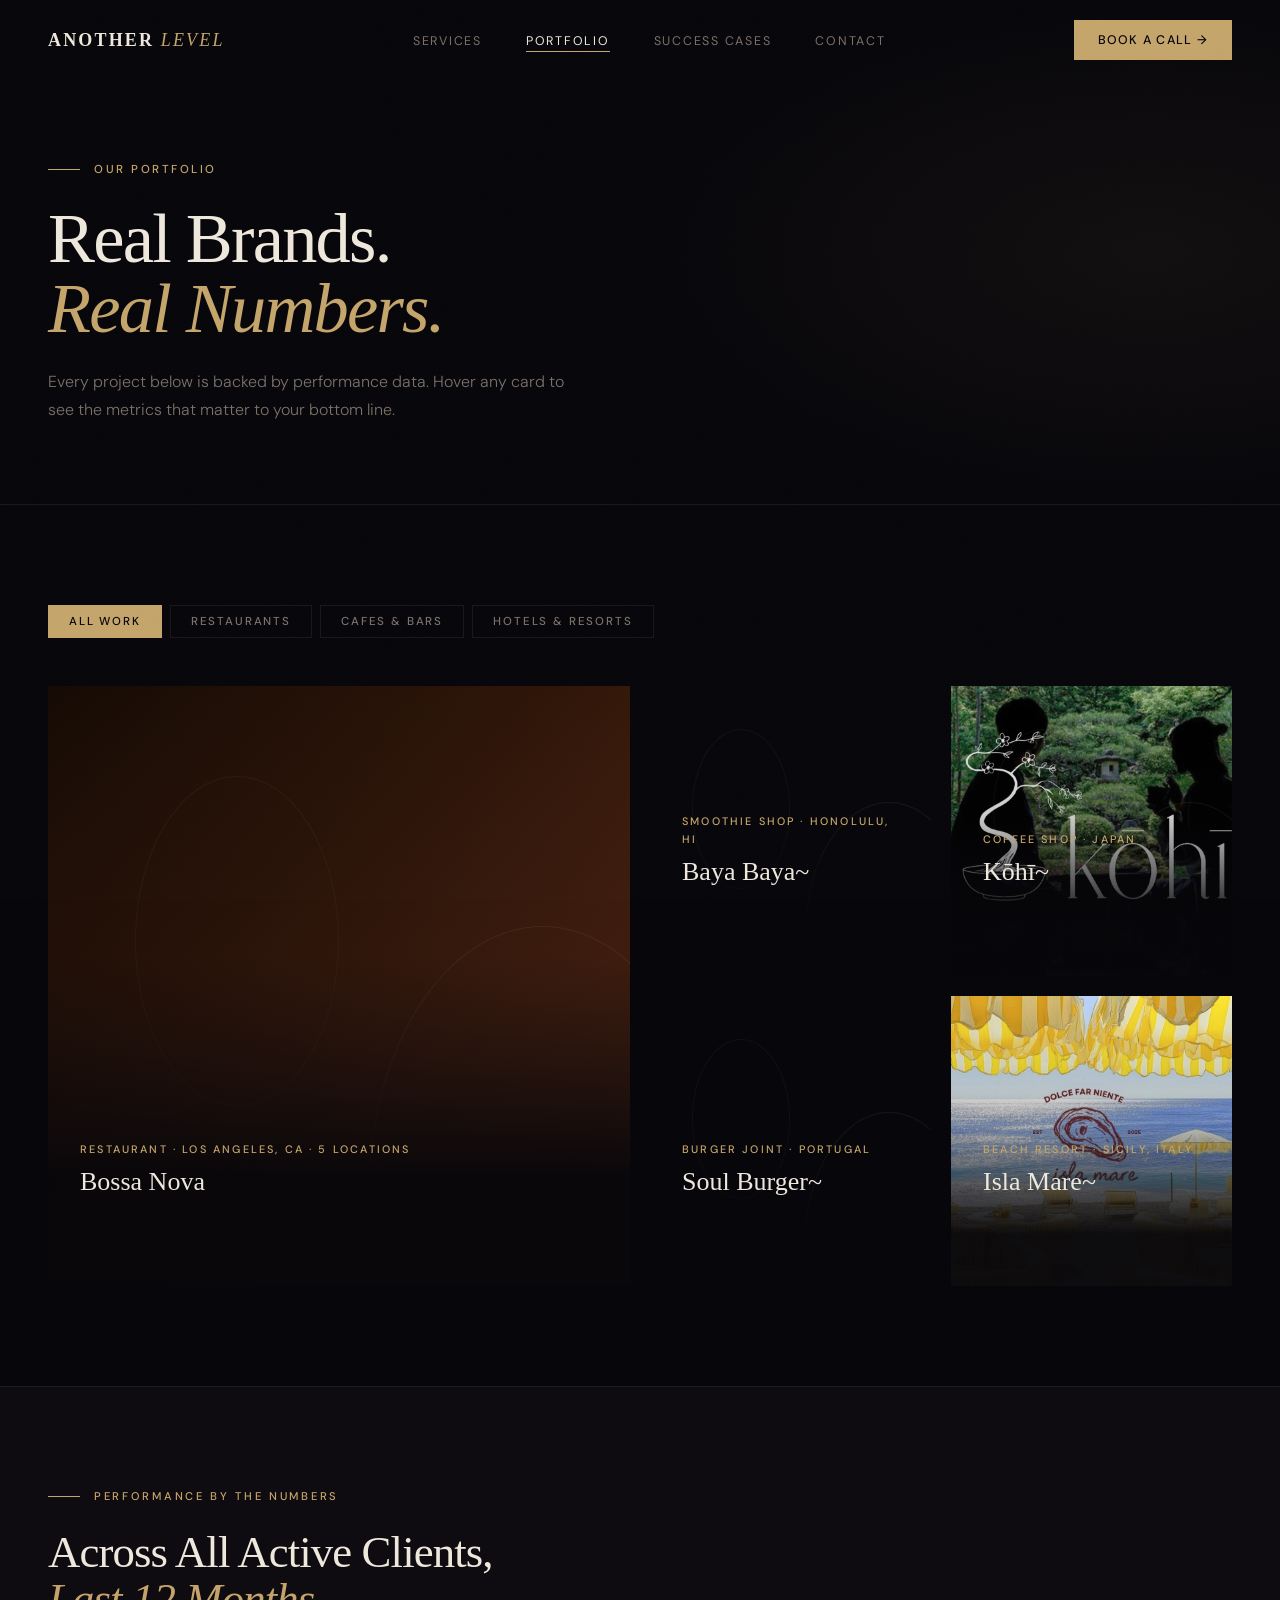
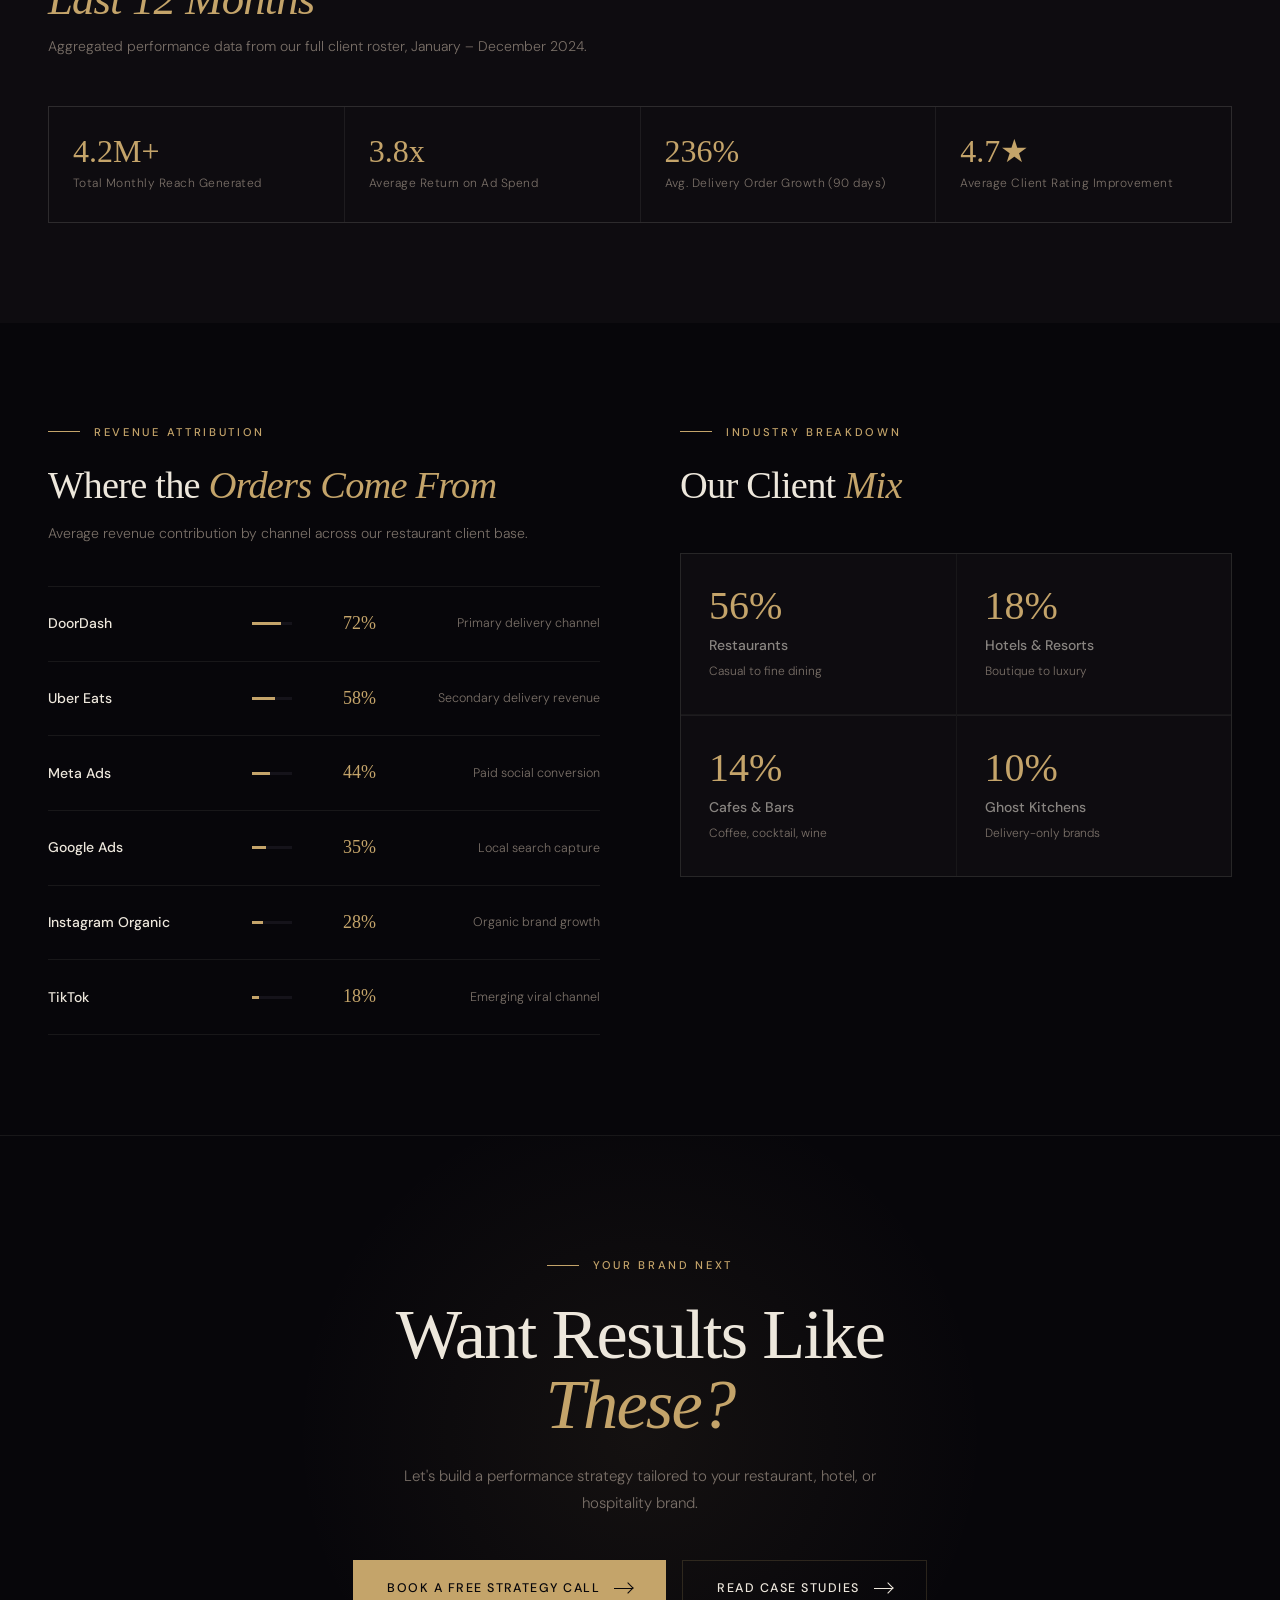
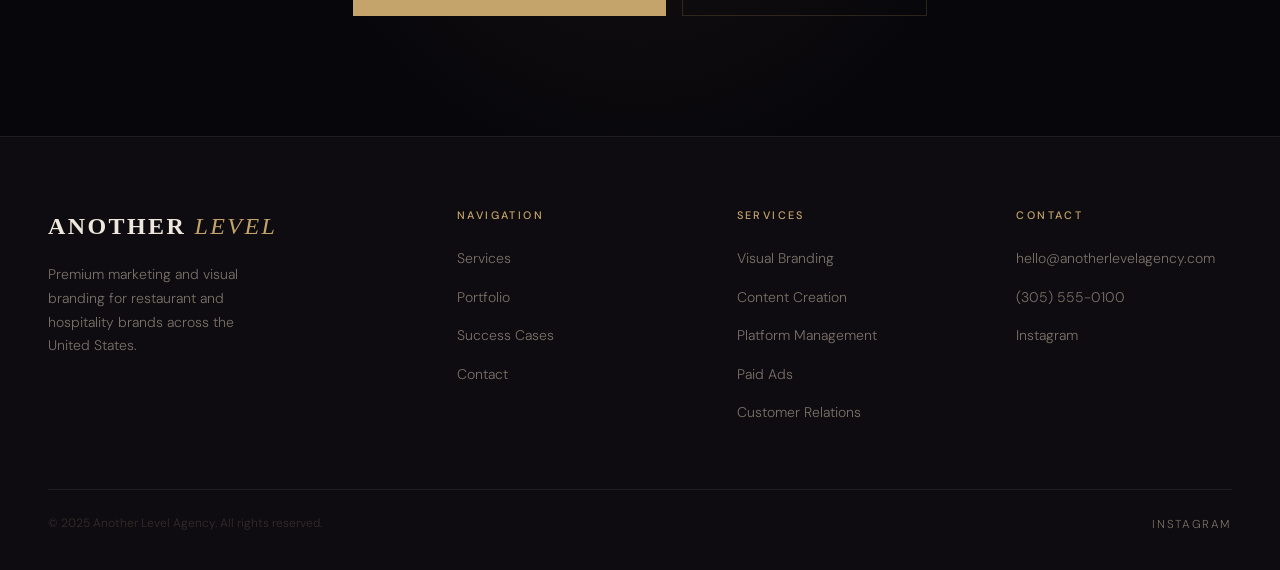
==== commit 84d6a690: "feat: update portfolio page with real clients and improved layout - Replace 8 placeholder cards with" ====
--- a/portfolio.html
+++ b/portfolio.html
@@ -37,11 +37,21 @@
     /* ─── Portfolio Grid ─── */
     .portfolio-grid {
       display: grid;
-      grid-template-columns: repeat(3, 1fr);
+      grid-template-columns: repeat(4, 1fr);
+      grid-template-rows: 290px 290px;
       gap: 1.25rem;
+    }
+    .portfolio-grid .portfolio-card {
+      aspect-ratio: unset;
+      height: 100%;
     }
     .portfolio-grid .portfolio-card--large {
       grid-column: span 2;
+      grid-row: span 2;
+    }
+    /* Overlay shifted lower — same intensity, more image visible */
+    .portfolio-grid .portfolio-card__overlay {
+      background: linear-gradient(to top, rgba(7,6,10,0.97) 18%, rgba(7,6,10,0.2) 55%, transparent 100%);
     }
 
     /* Card color palettes */
@@ -155,13 +165,15 @@
     }
 
     @media (max-width: 1024px) {
-      .portfolio-grid { grid-template-columns: 1fr 1fr; }
-      .portfolio-grid .portfolio-card--large { grid-column: span 2; }
+      .portfolio-grid { grid-template-columns: 1fr 1fr; grid-auto-rows: auto; }
+      .portfolio-grid .portfolio-card { aspect-ratio: 4/3; }
+      .portfolio-grid .portfolio-card--large { grid-column: span 2; grid-row: span 1; }
       .report-strip { grid-template-columns: 1fr 1fr; }
     }
     @media (max-width: 768px) {
-      .portfolio-grid { grid-template-columns: 1fr; }
-      .portfolio-grid .portfolio-card--large { grid-column: span 1; }
+      .portfolio-grid { grid-template-columns: 1fr; grid-auto-rows: auto; }
+      .portfolio-grid .portfolio-card { aspect-ratio: 4/3; }
+      .portfolio-grid .portfolio-card--large { grid-column: span 1; grid-row: span 1; }
       .report-strip { grid-template-columns: 1fr 1fr; }
       .platform-row__desc { display: none; }
       .platform-row__name { width: 130px; }
@@ -216,120 +228,76 @@
       <button class="filter-btn" data-filter="restaurant">Restaurants</button>
       <button class="filter-btn" data-filter="cafe">Cafes &amp; Bars</button>
       <button class="filter-btn" data-filter="hotel">Hotels &amp; Resorts</button>
-      <button class="filter-btn" data-filter="ghost">Ghost Kitchens</button>
     </div>
 
     <div class="portfolio-grid">
-      <!-- Card 1 — Large -->
+      <!-- Card 1 — Bossa Nova (Large) -->
       <div class="portfolio-card portfolio-card--large reveal" data-category="restaurant">
         <div class="portfolio-card__bg bg-terracotta"></div>
         <div class="portfolio-card__overlay"></div>
         <div class="portfolio-card__content">
-          <div class="portfolio-card__tag">Fine Dining · Miami, FL</div>
-          <div class="portfolio-card__title">El Fuego Restaurant</div>
+          <div class="portfolio-card__tag">Restaurant · Los Angeles, CA · 5 Locations</div>
+          <div class="portfolio-card__title">Bossa Nova</div>
           <div class="portfolio-card__metrics">
-            <div><div class="pm__val">4.1x</div><div class="pm__lbl">ROAS</div></div>
-            <div><div class="pm__val">+218%</div><div class="pm__lbl">Delivery Orders</div></div>
-            <div><div class="pm__val">62K</div><div class="pm__lbl">New Followers</div></div>
-          </div>
-        </div>
-      </div>
-
-      <!-- Card 2 -->
+            <div><div class="pm__val">4.3x</div><div class="pm__lbl">ROAS</div></div>
+            <div><div class="pm__val">+265%</div><div class="pm__lbl">Delivery Orders</div></div>
+            <div><div class="pm__val">87K</div><div class="pm__lbl">New Followers</div></div>
+          </div>
+        </div>
+      </div>
+
+      <!-- Card 2 — Baya Baya~ -->
       <div class="portfolio-card reveal" data-category="cafe">
-        <div class="portfolio-card__bg bg-forest"></div>
+        <div class="portfolio-card__bg" style="background-image:url('portfolio/baya%20baya.svg');background-size:cover;background-position:center;"></div>
         <div class="portfolio-card__overlay"></div>
         <div class="portfolio-card__content">
-          <div class="portfolio-card__tag">Specialty Coffee · Portland, OR</div>
-          <div class="portfolio-card__title">Roots Coffee Co.</div>
+          <div class="portfolio-card__tag">Smoothie Shop · Honolulu, HI</div>
+          <div class="portfolio-card__title">Baya Baya~</div>
           <div class="portfolio-card__metrics">
-            <div><div class="pm__val">+340%</div><div class="pm__lbl">Instagram Growth</div></div>
-            <div><div class="pm__val">2.8x</div><div class="pm__lbl">Foot Traffic</div></div>
-          </div>
-        </div>
-      </div>
-
-      <!-- Card 3 -->
-      <div class="portfolio-card reveal" data-category="hotel">
-        <div class="portfolio-card__bg bg-navy"></div>
+            <div><div class="pm__val">+310%</div><div class="pm__lbl">Instagram Growth</div></div>
+            <div><div class="pm__val">3.1x</div><div class="pm__lbl">Foot Traffic</div></div>
+          </div>
+        </div>
+      </div>
+
+      <!-- Card 3 — Kōhī~ -->
+      <div class="portfolio-card reveal" data-category="cafe">
+        <div class="portfolio-card__bg" style="background-image:url('portfolio/kohi.jpg');background-size:cover;background-position:center;"></div>
         <div class="portfolio-card__overlay"></div>
         <div class="portfolio-card__content">
-          <div class="portfolio-card__tag">Boutique Hotel · New York, NY</div>
-          <div class="portfolio-card__title">The Linden House</div>
+          <div class="portfolio-card__tag">Coffee Shop · Japan</div>
+          <div class="portfolio-card__title">Kōhī~</div>
           <div class="portfolio-card__metrics">
-            <div><div class="pm__val">+180%</div><div class="pm__lbl">Direct Bookings</div></div>
-            <div><div class="pm__val">4.8★</div><div class="pm__lbl">Avg. Rating</div></div>
-          </div>
-        </div>
-      </div>
-
-      <!-- Card 4 -->
+            <div><div class="pm__val">+180%</div><div class="pm__lbl">Monthly Reach</div></div>
+            <div><div class="pm__val">4.4★</div><div class="pm__lbl">Avg. Rating</div></div>
+          </div>
+        </div>
+      </div>
+
+      <!-- Card 4 — Soul Burger~ -->
       <div class="portfolio-card reveal" data-category="restaurant">
-        <div class="portfolio-card__bg bg-amber"></div>
+        <div class="portfolio-card__bg" style="background-image:url('portfolio/Sould%20burger.svg');background-size:cover;background-position:center;"></div>
         <div class="portfolio-card__overlay"></div>
         <div class="portfolio-card__content">
-          <div class="portfolio-card__tag">Casual Dining · Austin, TX</div>
-          <div class="portfolio-card__title">La Palma Kitchen</div>
+          <div class="portfolio-card__tag">Burger Joint · Portugal</div>
+          <div class="portfolio-card__title">Soul Burger~</div>
           <div class="portfolio-card__metrics">
-            <div><div class="pm__val">3.6x</div><div class="pm__lbl">ROAS</div></div>
-            <div><div class="pm__val">+89K</div><div class="pm__lbl">Monthly Reach</div></div>
-          </div>
-        </div>
-      </div>
-
-      <!-- Card 5 — Large -->
-      <div class="portfolio-card portfolio-card--large reveal" data-category="hotel">
-        <div class="portfolio-card__bg bg-teal"></div>
+            <div><div class="pm__val">#2</div><div class="pm__lbl">DoorDash Ranking</div></div>
+            <div><div class="pm__val">+240%</div><div class="pm__lbl">Weekly Orders</div></div>
+          </div>
+        </div>
+      </div>
+
+      <!-- Card 5 — Isla Mare~ -->
+      <div class="portfolio-card reveal" data-category="hotel">
+        <div class="portfolio-card__bg" style="background-image:url('portfolio/isla%20mare.jpg');background-size:cover;background-position:center;"></div>
         <div class="portfolio-card__overlay"></div>
         <div class="portfolio-card__content">
-          <div class="portfolio-card__tag">Luxury Resort · Miami Beach, FL</div>
-          <div class="portfolio-card__title">Casa Blu Resort &amp; Spa</div>
+          <div class="portfolio-card__tag">Beach Resort · Sicily, Italy</div>
+          <div class="portfolio-card__title">Isla Mare~</div>
           <div class="portfolio-card__metrics">
-            <div><div class="pm__val">+192%</div><div class="pm__lbl">Instagram Bookings</div></div>
-            <div><div class="pm__val">5.2x</div><div class="pm__lbl">Ad ROAS</div></div>
-            <div><div class="pm__val">128K</div><div class="pm__lbl">Followers Gained</div></div>
-          </div>
-        </div>
-      </div>
-
-      <!-- Card 6 -->
-      <div class="portfolio-card reveal" data-category="ghost">
-        <div class="portfolio-card__bg bg-burgundy"></div>
-        <div class="portfolio-card__overlay"></div>
-        <div class="portfolio-card__content">
-          <div class="portfolio-card__tag">Ghost Kitchen · Chicago, IL</div>
-          <div class="portfolio-card__title">Wing Street Kitchen</div>
-          <div class="portfolio-card__metrics">
-            <div><div class="pm__val">#1</div><div class="pm__lbl">DoorDash Ranking</div></div>
-            <div><div class="pm__val">+310%</div><div class="pm__lbl">Weekly Orders</div></div>
-          </div>
-        </div>
-      </div>
-
-      <!-- Card 7 -->
-      <div class="portfolio-card reveal" data-category="cafe">
-        <div class="portfolio-card__bg bg-plum"></div>
-        <div class="portfolio-card__overlay"></div>
-        <div class="portfolio-card__content">
-          <div class="portfolio-card__tag">Cocktail Bar · Los Angeles, CA</div>
-          <div class="portfolio-card__title">The Ember Room</div>
-          <div class="portfolio-card__metrics">
-            <div><div class="pm__val">+156%</div><div class="pm__lbl">Event Revenue</div></div>
-            <div><div class="pm__val">44K</div><div class="pm__lbl">New Followers</div></div>
-          </div>
-        </div>
-      </div>
-
-      <!-- Card 8 -->
-      <div class="portfolio-card reveal" data-category="restaurant">
-        <div class="portfolio-card__bg bg-olive"></div>
-        <div class="portfolio-card__overlay"></div>
-        <div class="portfolio-card__content">
-          <div class="portfolio-card__tag">Farm-to-Table · Nashville, TN</div>
-          <div class="portfolio-card__title">Harvest &amp; Hearth</div>
-          <div class="portfolio-card__metrics">
-            <div><div class="pm__val">3.2x</div><div class="pm__lbl">ROAS</div></div>
-            <div><div class="pm__val">+74%</div><div class="pm__lbl">Catering Leads</div></div>
+            <div><div class="pm__val">+160%</div><div class="pm__lbl">Direct Bookings</div></div>
+            <div><div class="pm__val">4.9★</div><div class="pm__lbl">Avg. Rating</div></div>
           </div>
         </div>
       </div>
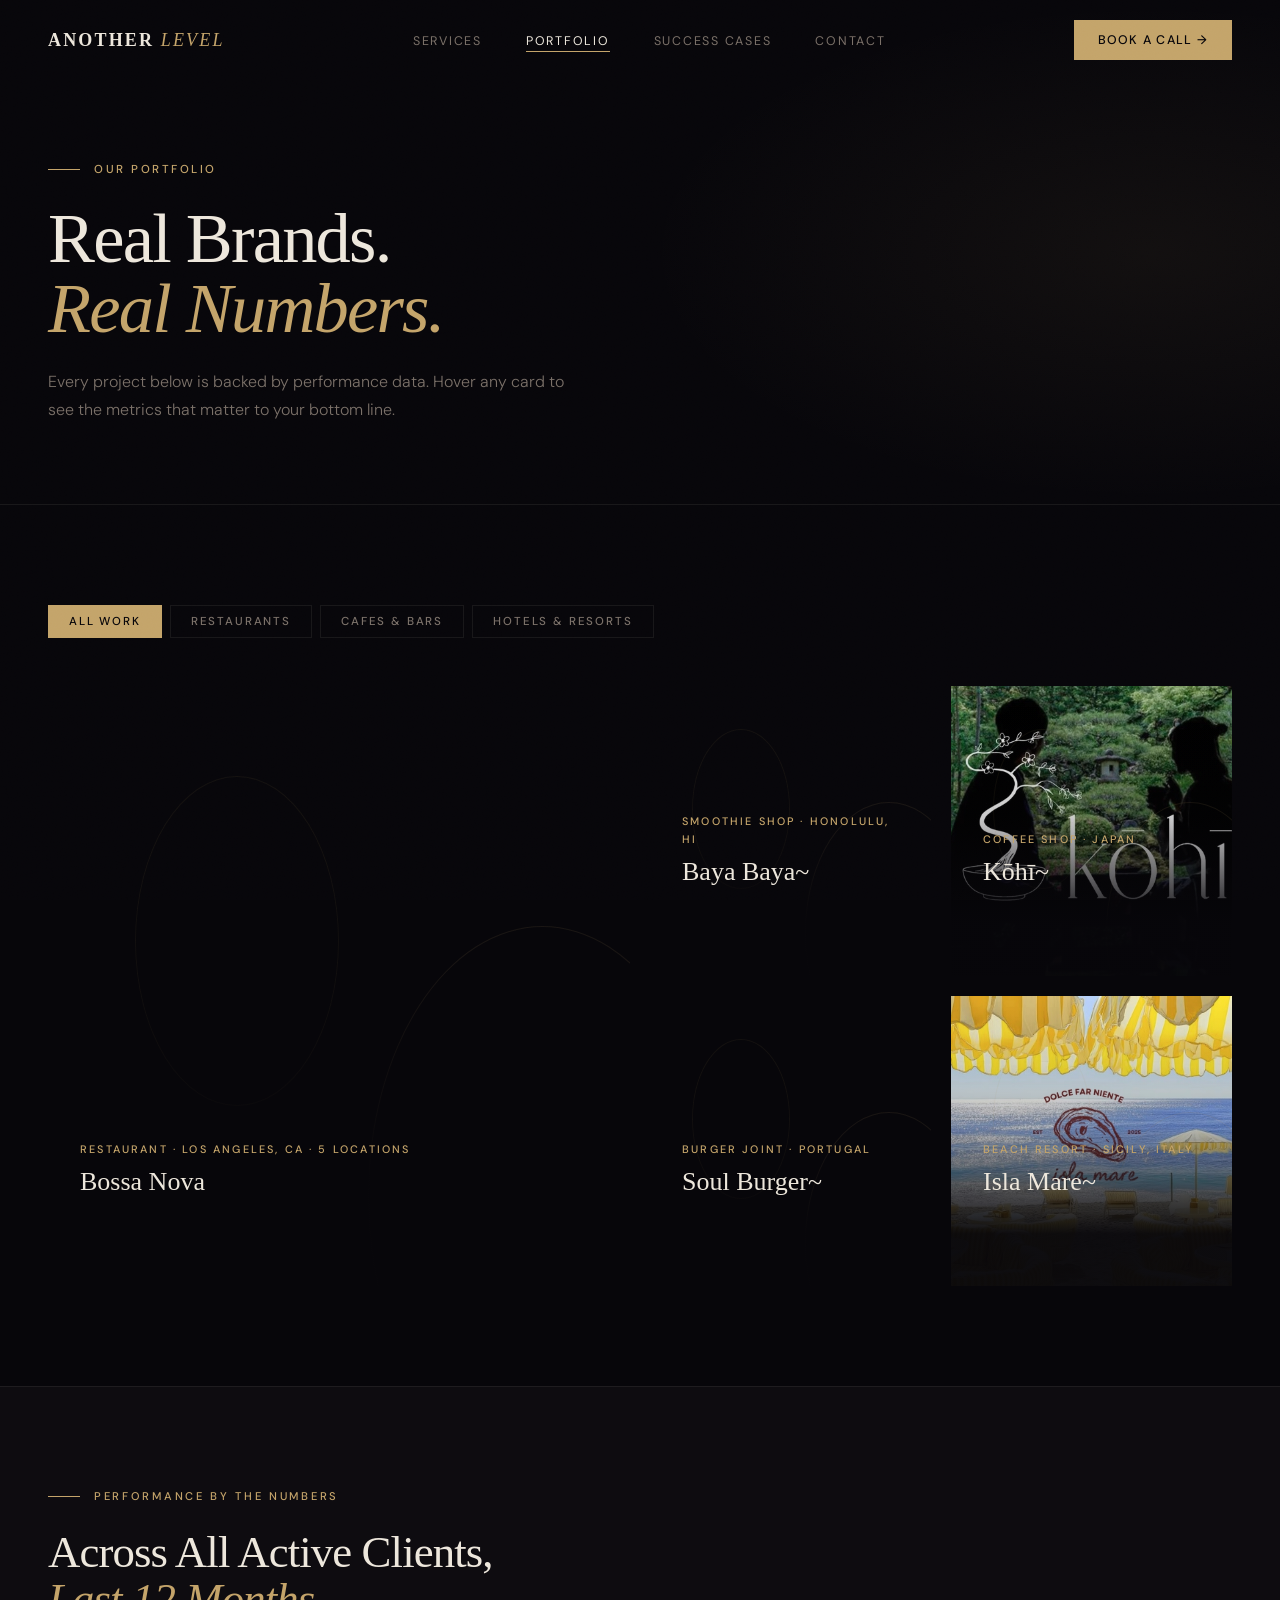
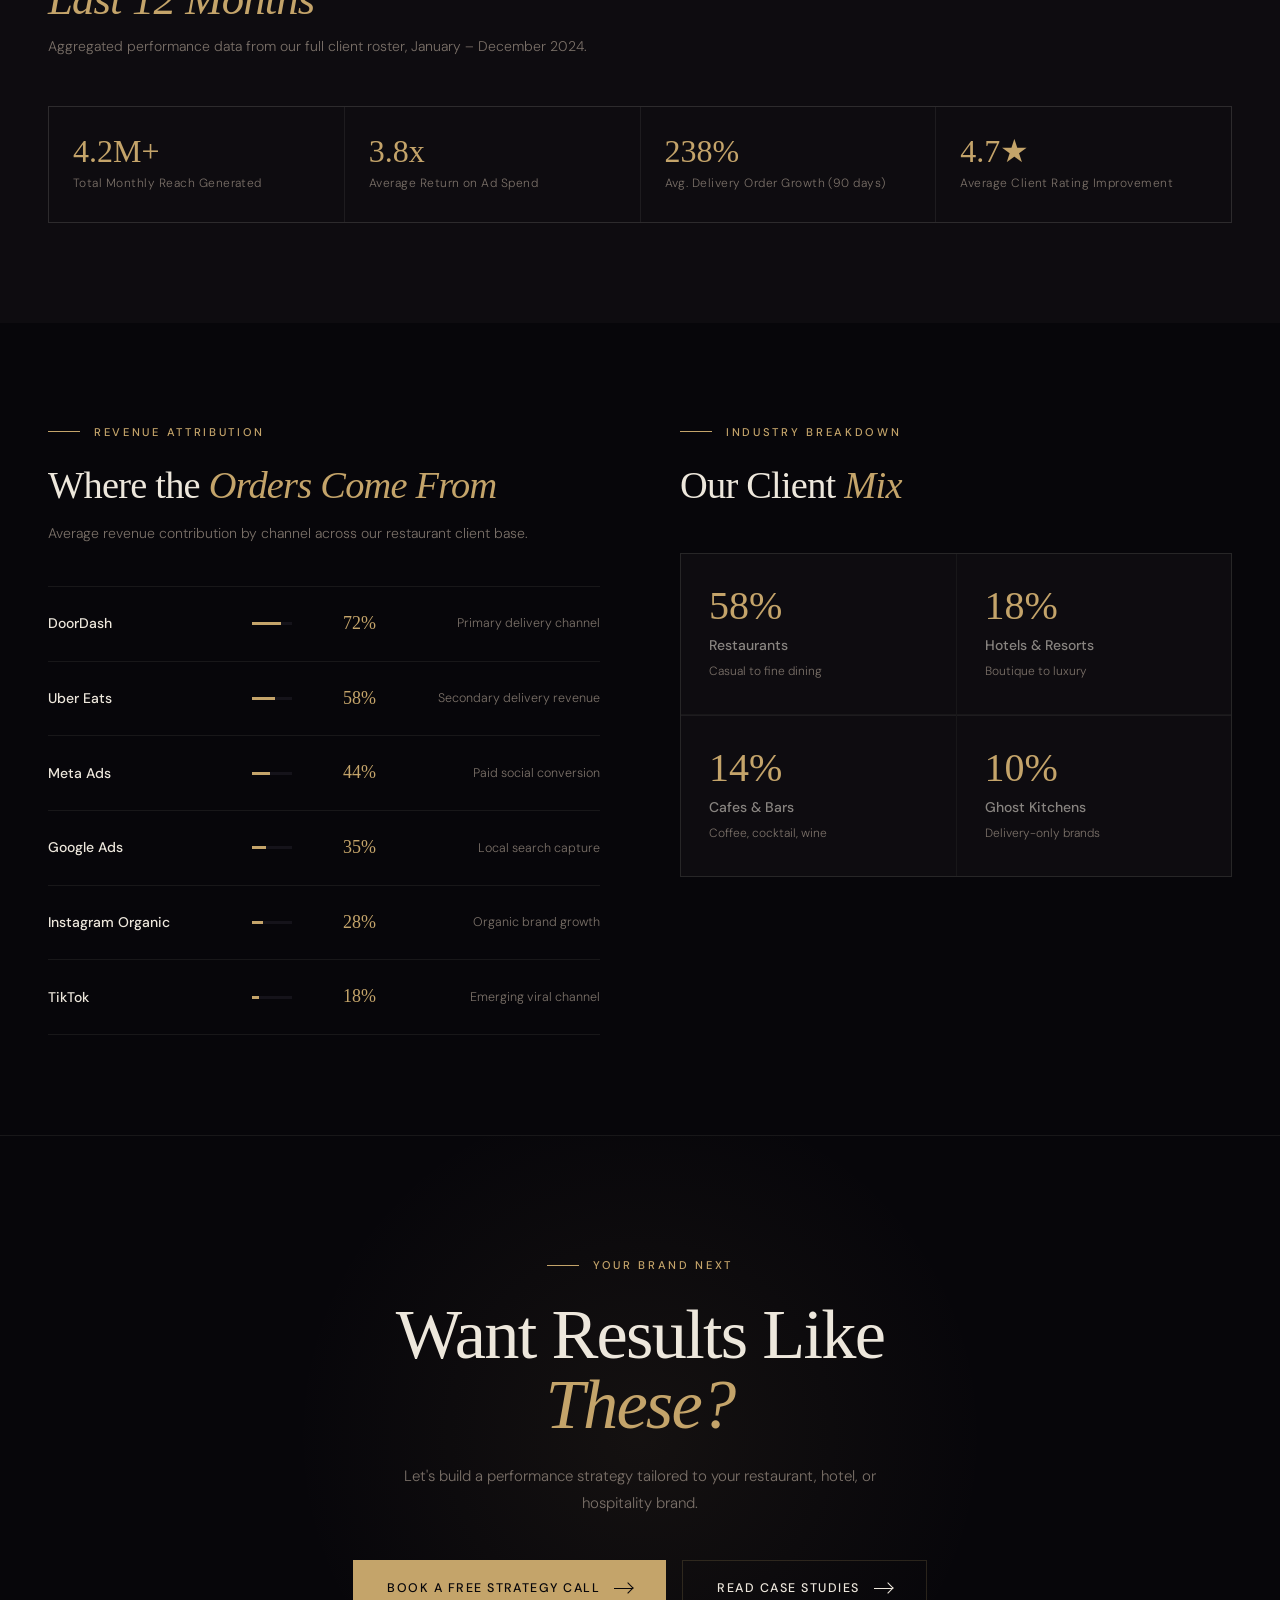
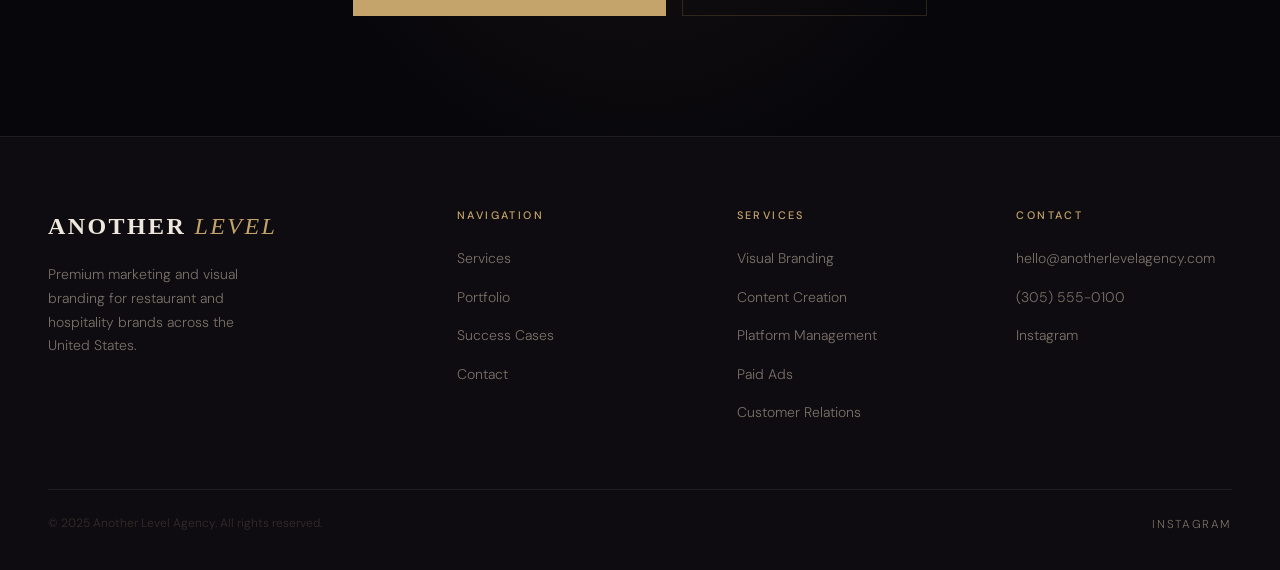
==== commit 848d0a73: "feat: add Bossa Nova hero photo to portfolio Adds the Bossa Nova restaurant photo as the hero card b" ====
--- a/portfolio.html
+++ b/portfolio.html
@@ -233,7 +233,7 @@
     <div class="portfolio-grid">
       <!-- Card 1 — Bossa Nova (Large) -->
       <div class="portfolio-card portfolio-card--large reveal" data-category="restaurant">
-        <div class="portfolio-card__bg bg-terracotta"></div>
+        <div class="portfolio-card__bg" style="background-image:url('portfolio/Screenshot%202026-05-28%20at%2001.50.58.png');background-size:cover;background-position:center;"></div>
         <div class="portfolio-card__overlay"></div>
         <div class="portfolio-card__content">
           <div class="portfolio-card__tag">Restaurant · Los Angeles, CA · 5 Locations</div>
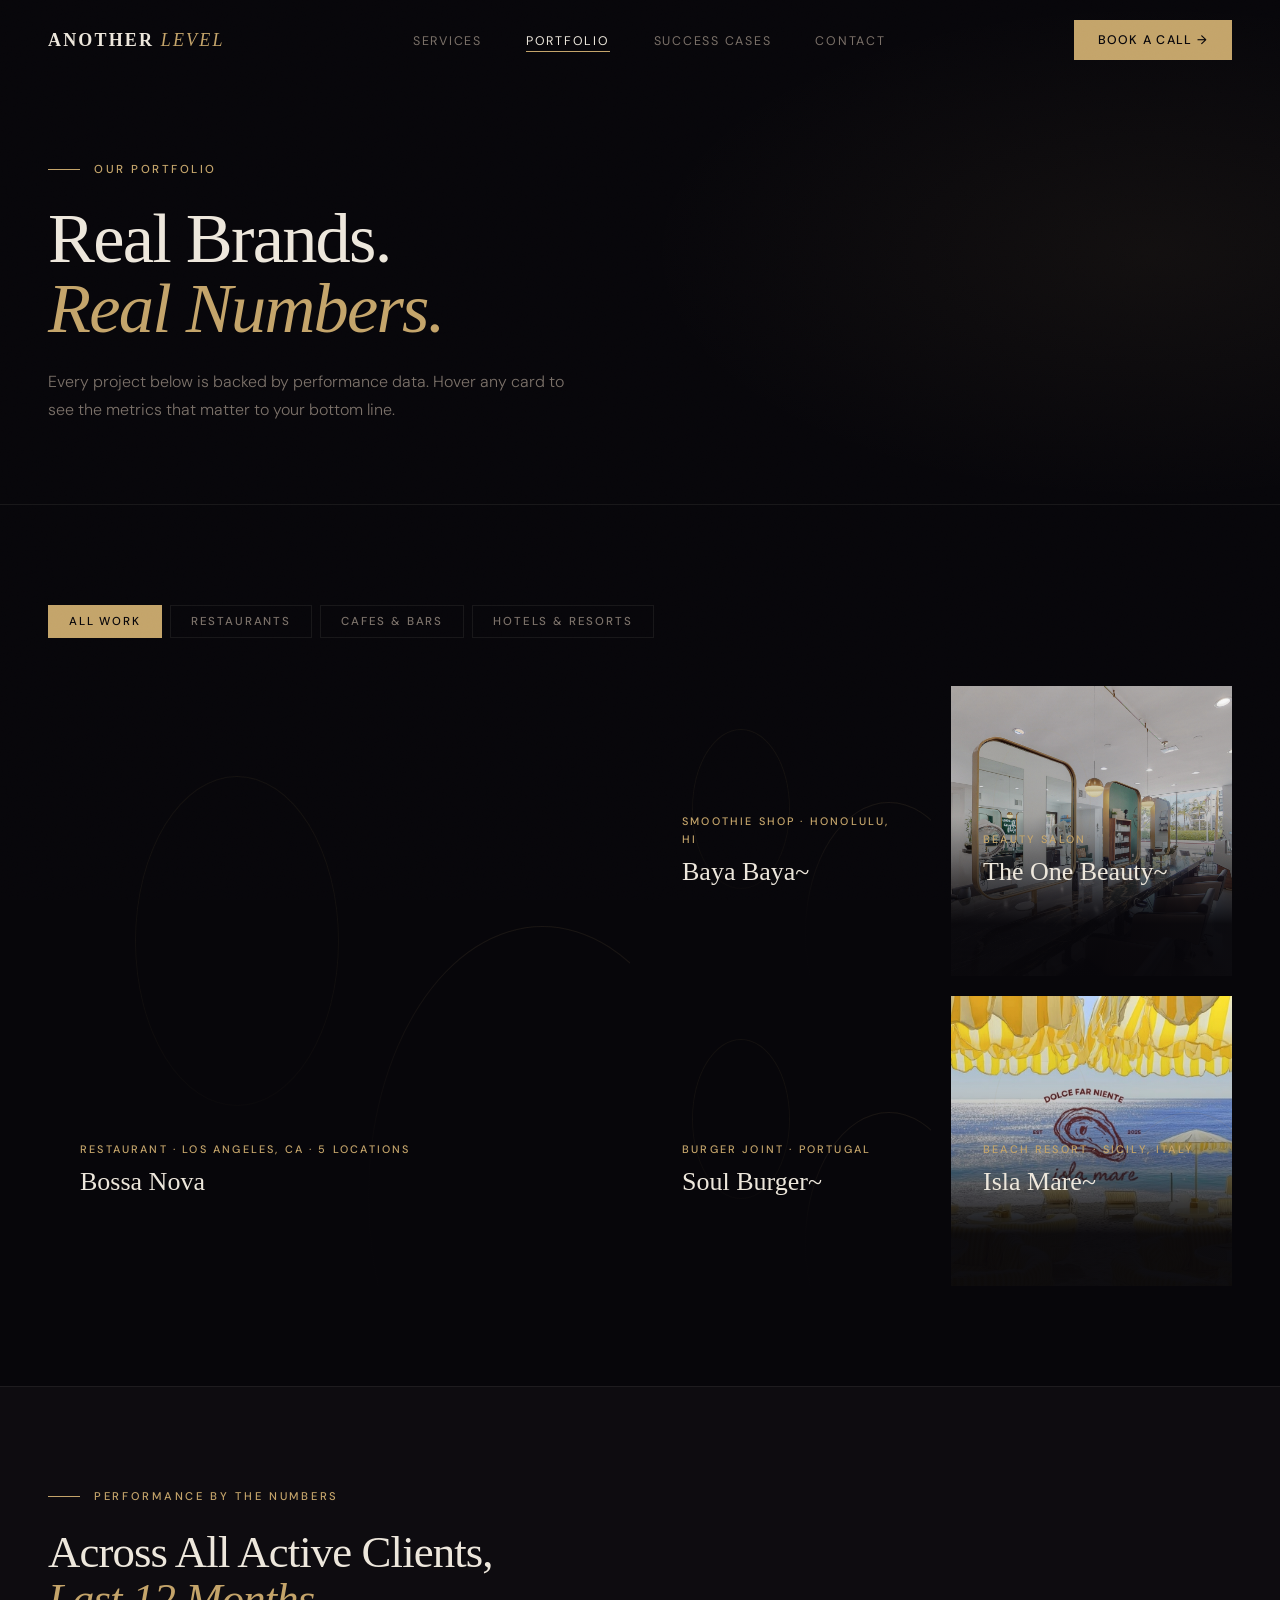
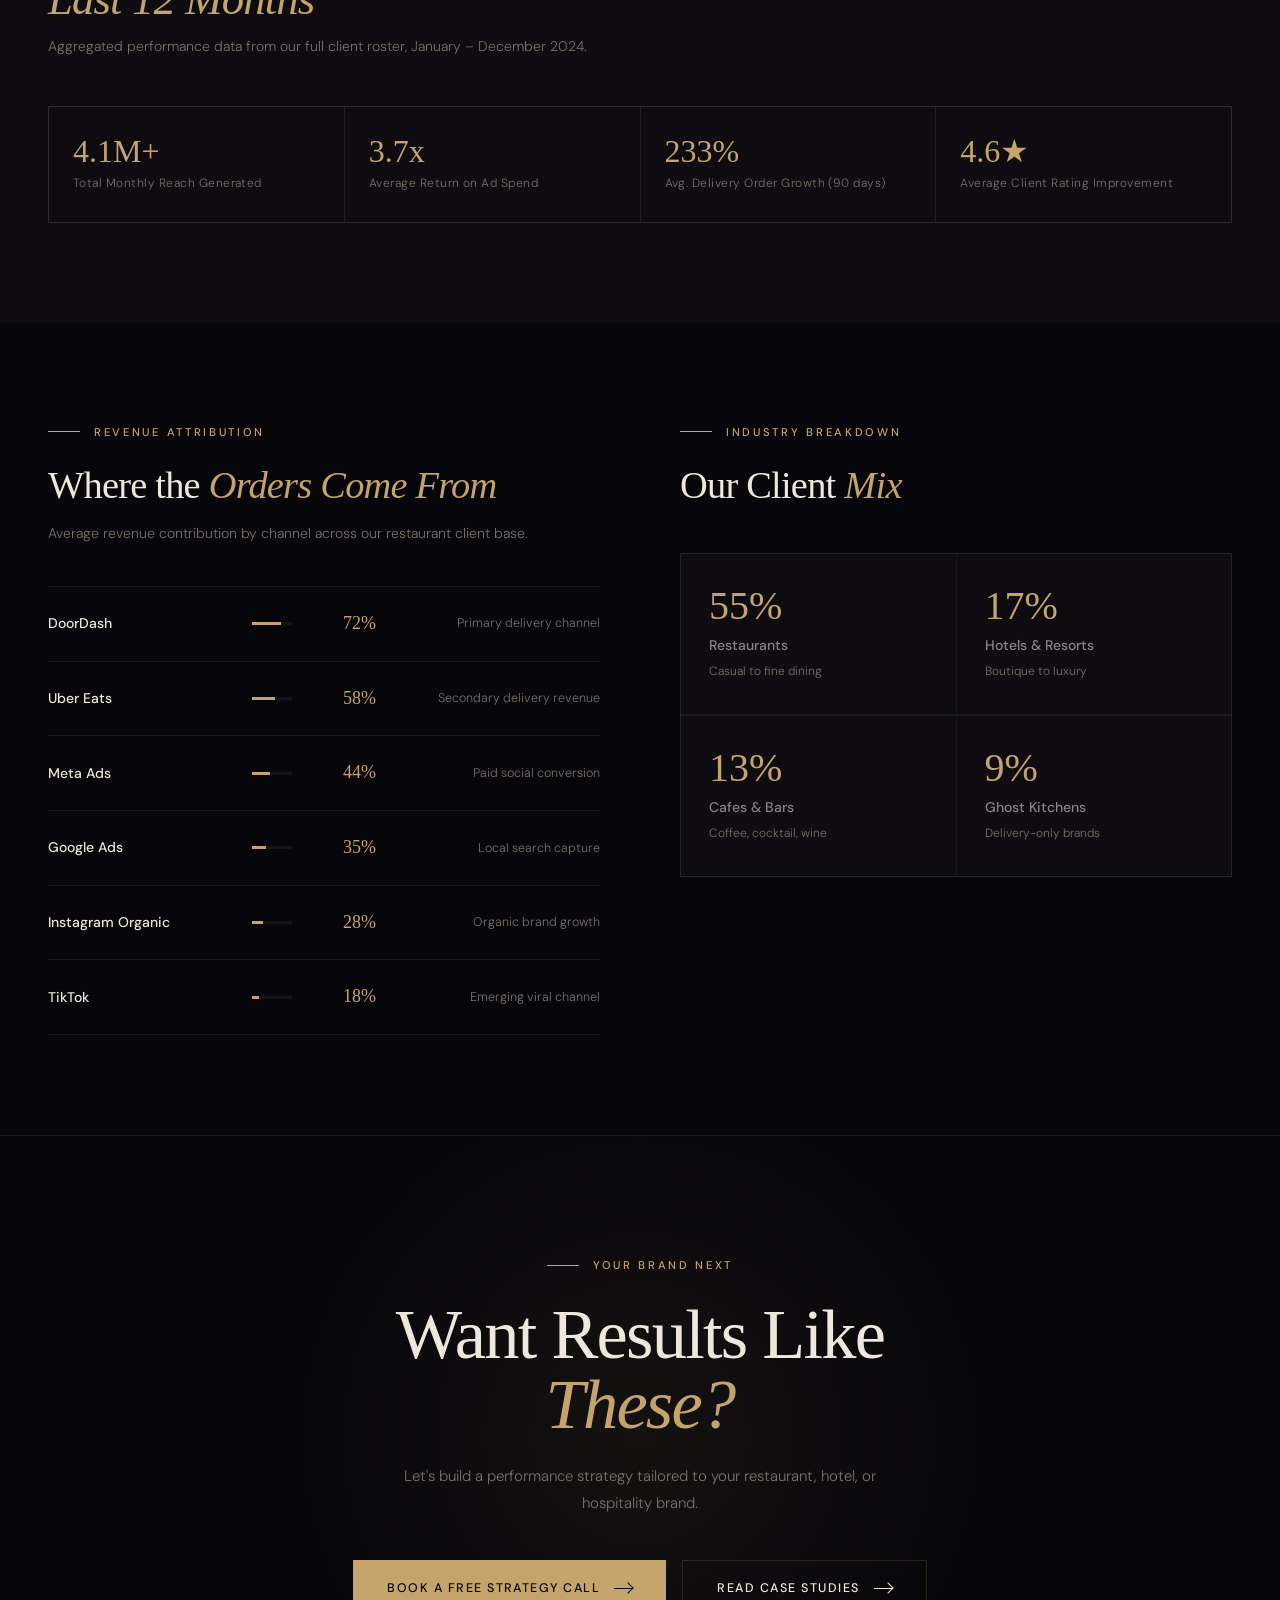
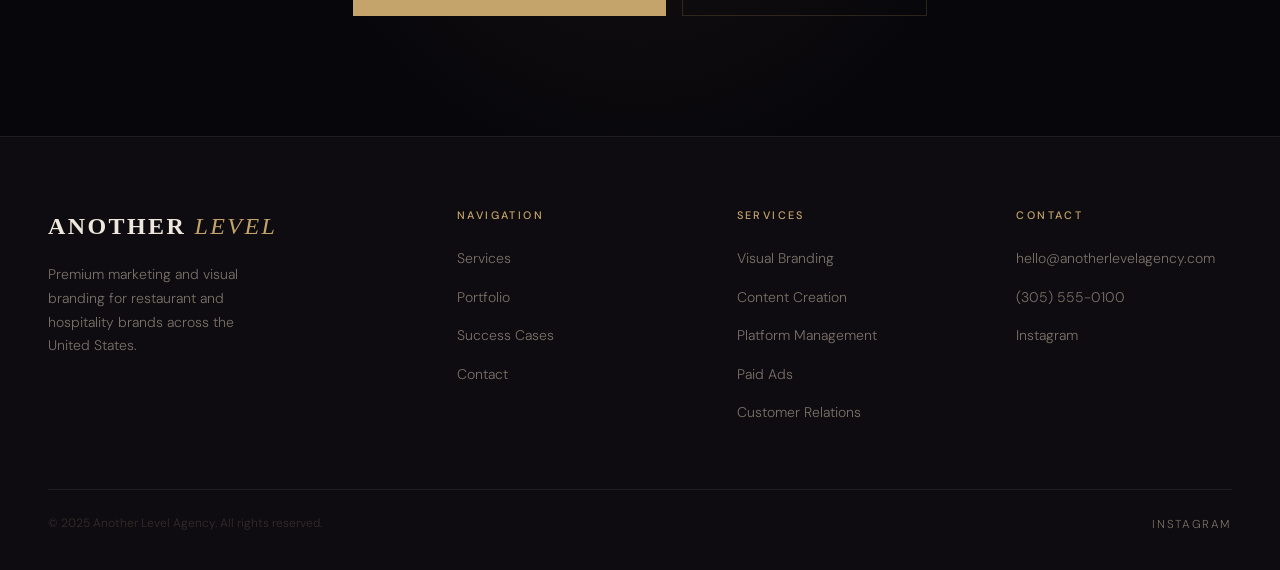
==== commit a0b3faf8: "feat: replace Kōhī with The One Beauty in portfolio Swaps out the Kōhī coffee shop card for The One " ====
--- a/portfolio.html
+++ b/portfolio.html
@@ -260,13 +260,13 @@
         </div>
       </div>
 
-      <!-- Card 3 — Kōhī~ -->
+      <!-- Card 3 — The One Beauty -->
       <div class="portfolio-card reveal" data-category="cafe">
-        <div class="portfolio-card__bg" style="background-image:url('portfolio/kohi.jpg');background-size:cover;background-position:center;"></div>
+        <div class="portfolio-card__bg" style="background-image:url('portfolio/salon-interior-1.jpg');background-size:cover;background-position:center;"></div>
         <div class="portfolio-card__overlay"></div>
         <div class="portfolio-card__content">
-          <div class="portfolio-card__tag">Coffee Shop · Japan</div>
-          <div class="portfolio-card__title">Kōhī~</div>
+          <div class="portfolio-card__tag">Beauty Salon</div>
+          <div class="portfolio-card__title">The One Beauty~</div>
           <div class="portfolio-card__metrics">
             <div><div class="pm__val">+180%</div><div class="pm__lbl">Monthly Reach</div></div>
             <div><div class="pm__val">4.4★</div><div class="pm__lbl">Avg. Rating</div></div>
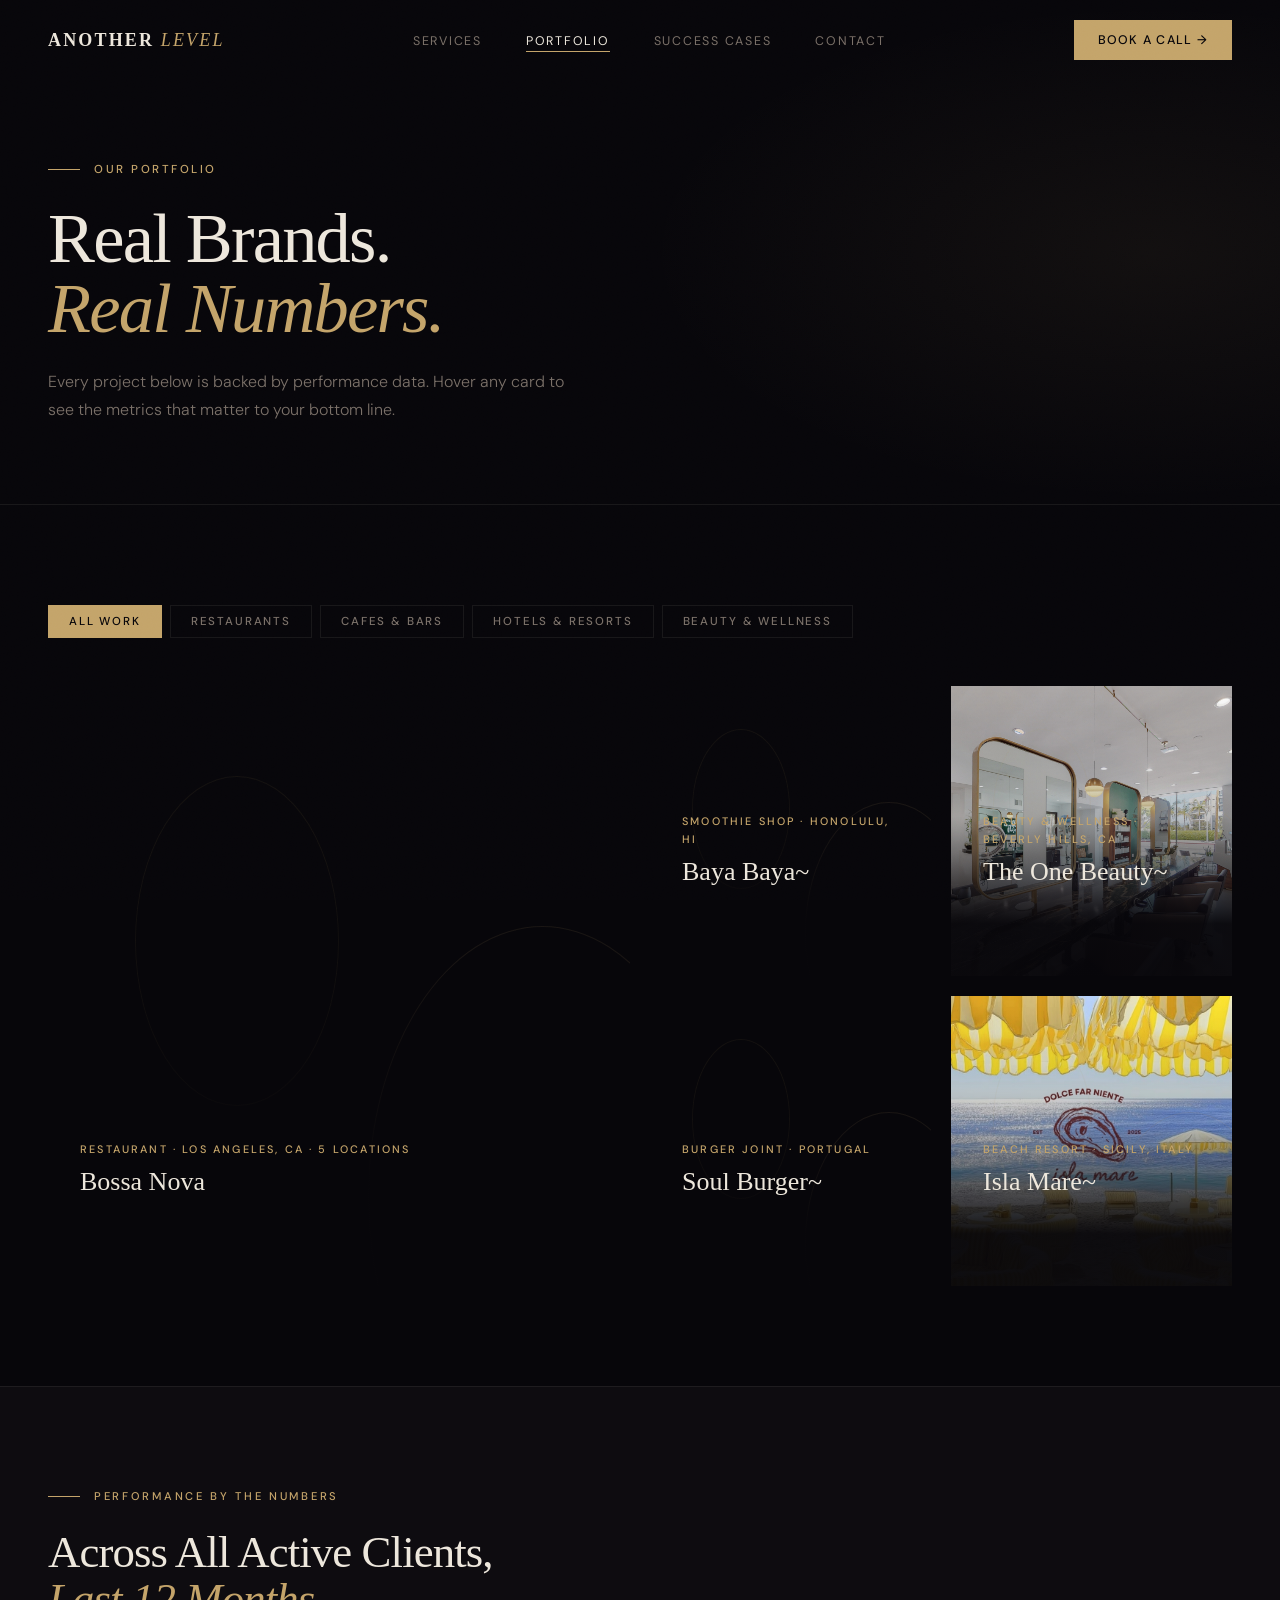
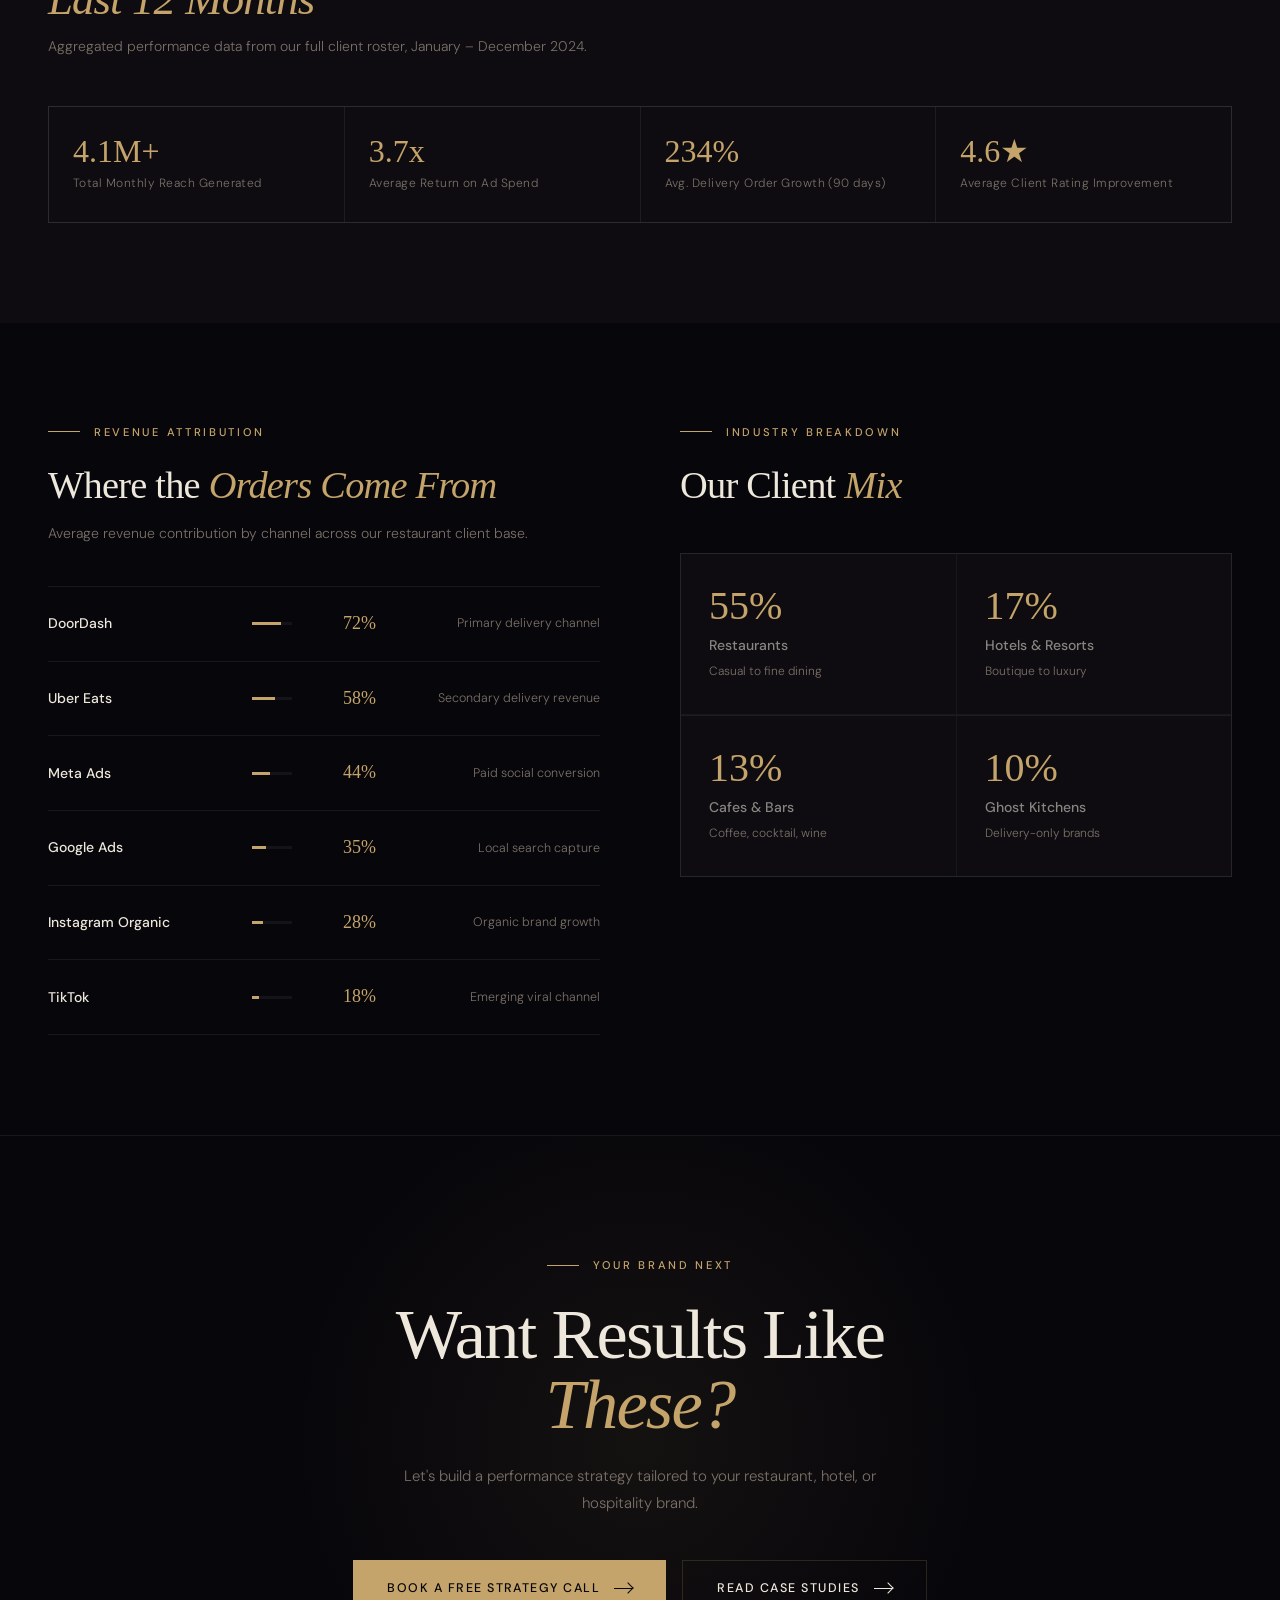
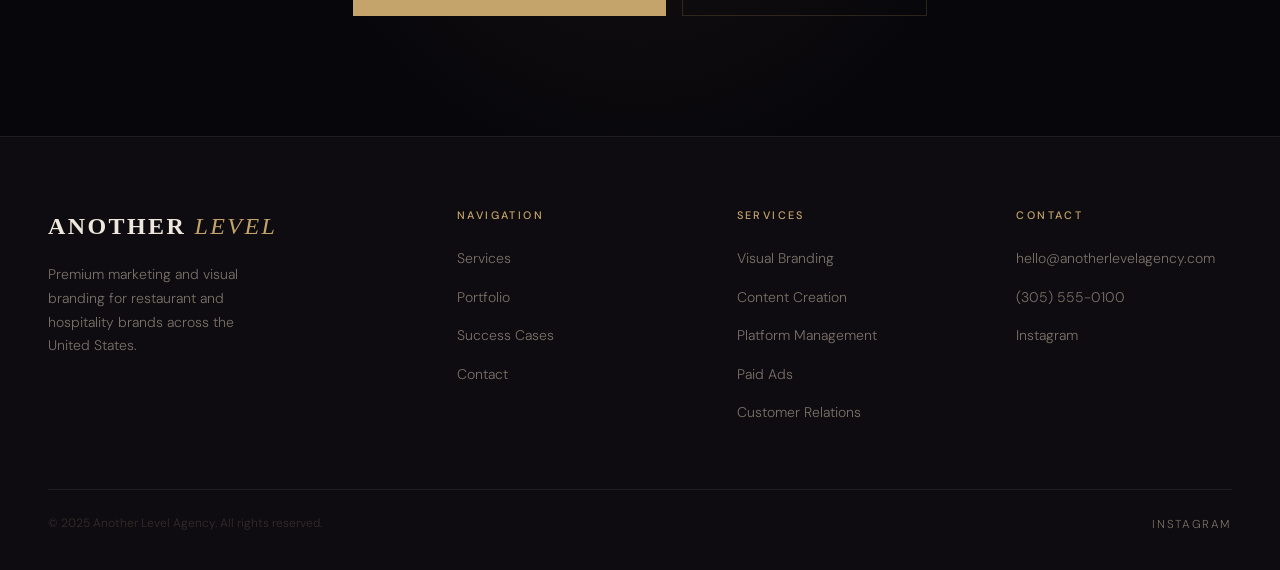
==== commit d7e6534c: "feat: update The One Beauty card with Beauty & Wellness filter - Add Beauty & Wellness filter button" ====
--- a/portfolio.html
+++ b/portfolio.html
@@ -228,6 +228,7 @@
       <button class="filter-btn" data-filter="restaurant">Restaurants</button>
       <button class="filter-btn" data-filter="cafe">Cafes &amp; Bars</button>
       <button class="filter-btn" data-filter="hotel">Hotels &amp; Resorts</button>
+      <button class="filter-btn" data-filter="beauty">Beauty &amp; Wellness</button>
     </div>
 
     <div class="portfolio-grid">
@@ -261,15 +262,15 @@
       </div>
 
       <!-- Card 3 — The One Beauty -->
-      <div class="portfolio-card reveal" data-category="cafe">
+      <div class="portfolio-card reveal" data-category="beauty">
         <div class="portfolio-card__bg" style="background-image:url('portfolio/salon-interior-1.jpg');background-size:cover;background-position:center;"></div>
         <div class="portfolio-card__overlay"></div>
         <div class="portfolio-card__content">
-          <div class="portfolio-card__tag">Beauty Salon</div>
+          <div class="portfolio-card__tag">Beauty &amp; Wellness · Beverly Hills, CA</div>
           <div class="portfolio-card__title">The One Beauty~</div>
           <div class="portfolio-card__metrics">
             <div><div class="pm__val">+180%</div><div class="pm__lbl">Monthly Reach</div></div>
-            <div><div class="pm__val">4.4★</div><div class="pm__lbl">Avg. Rating</div></div>
+            <div><div class="pm__val">4.9★</div><div class="pm__lbl">Avg. Rating</div></div>
           </div>
         </div>
       </div>
